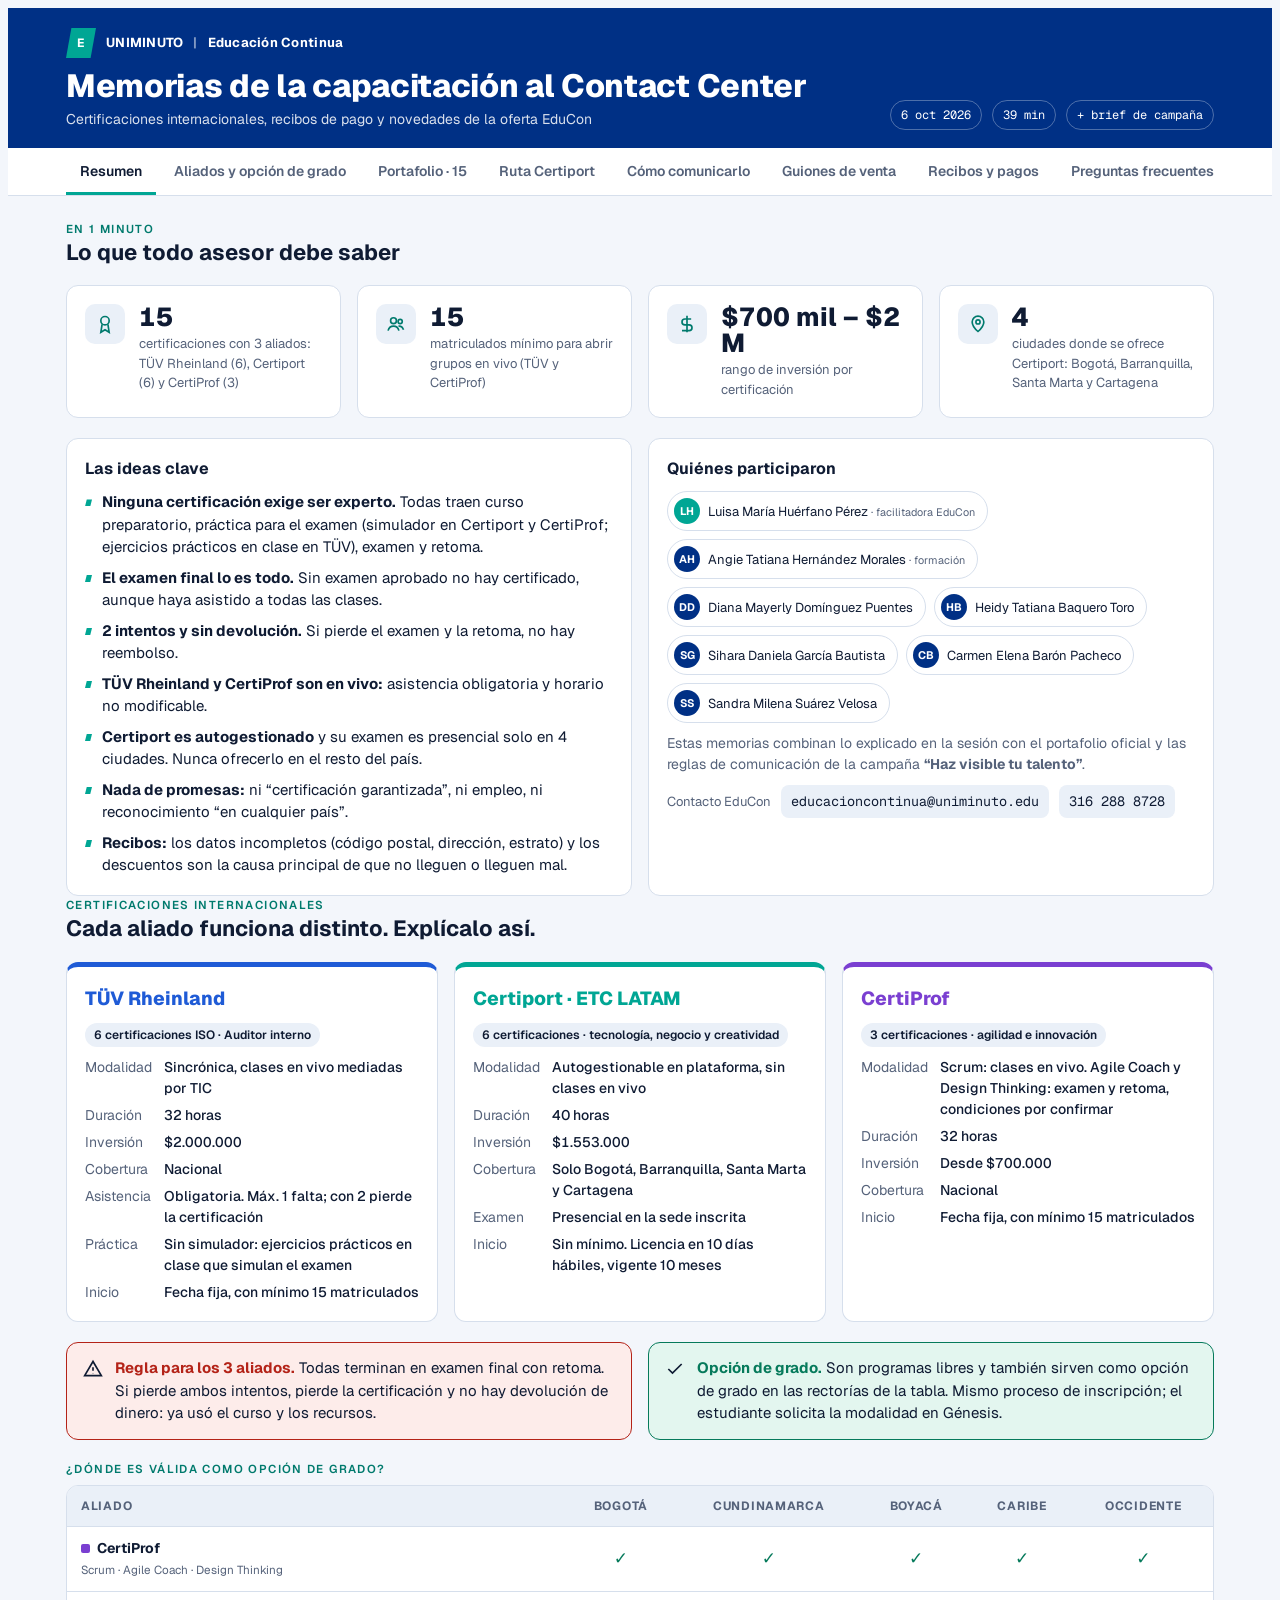
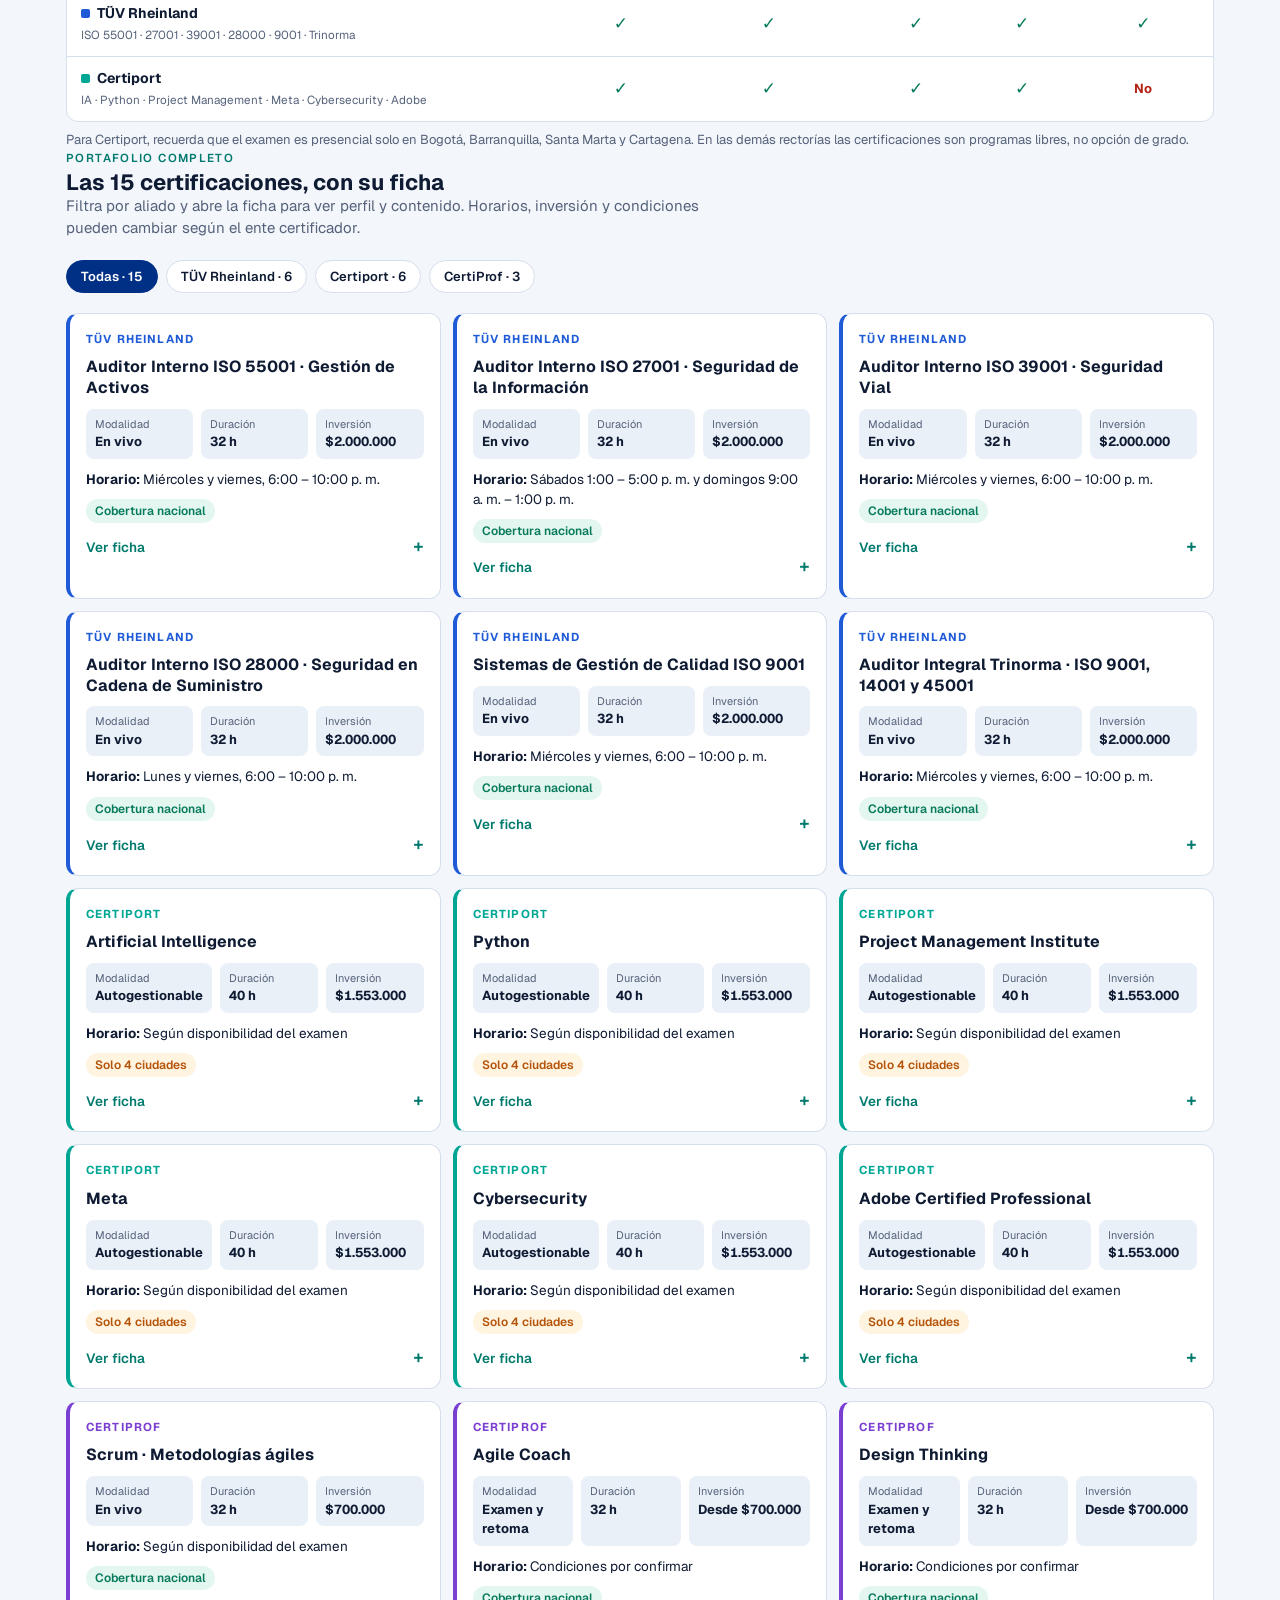
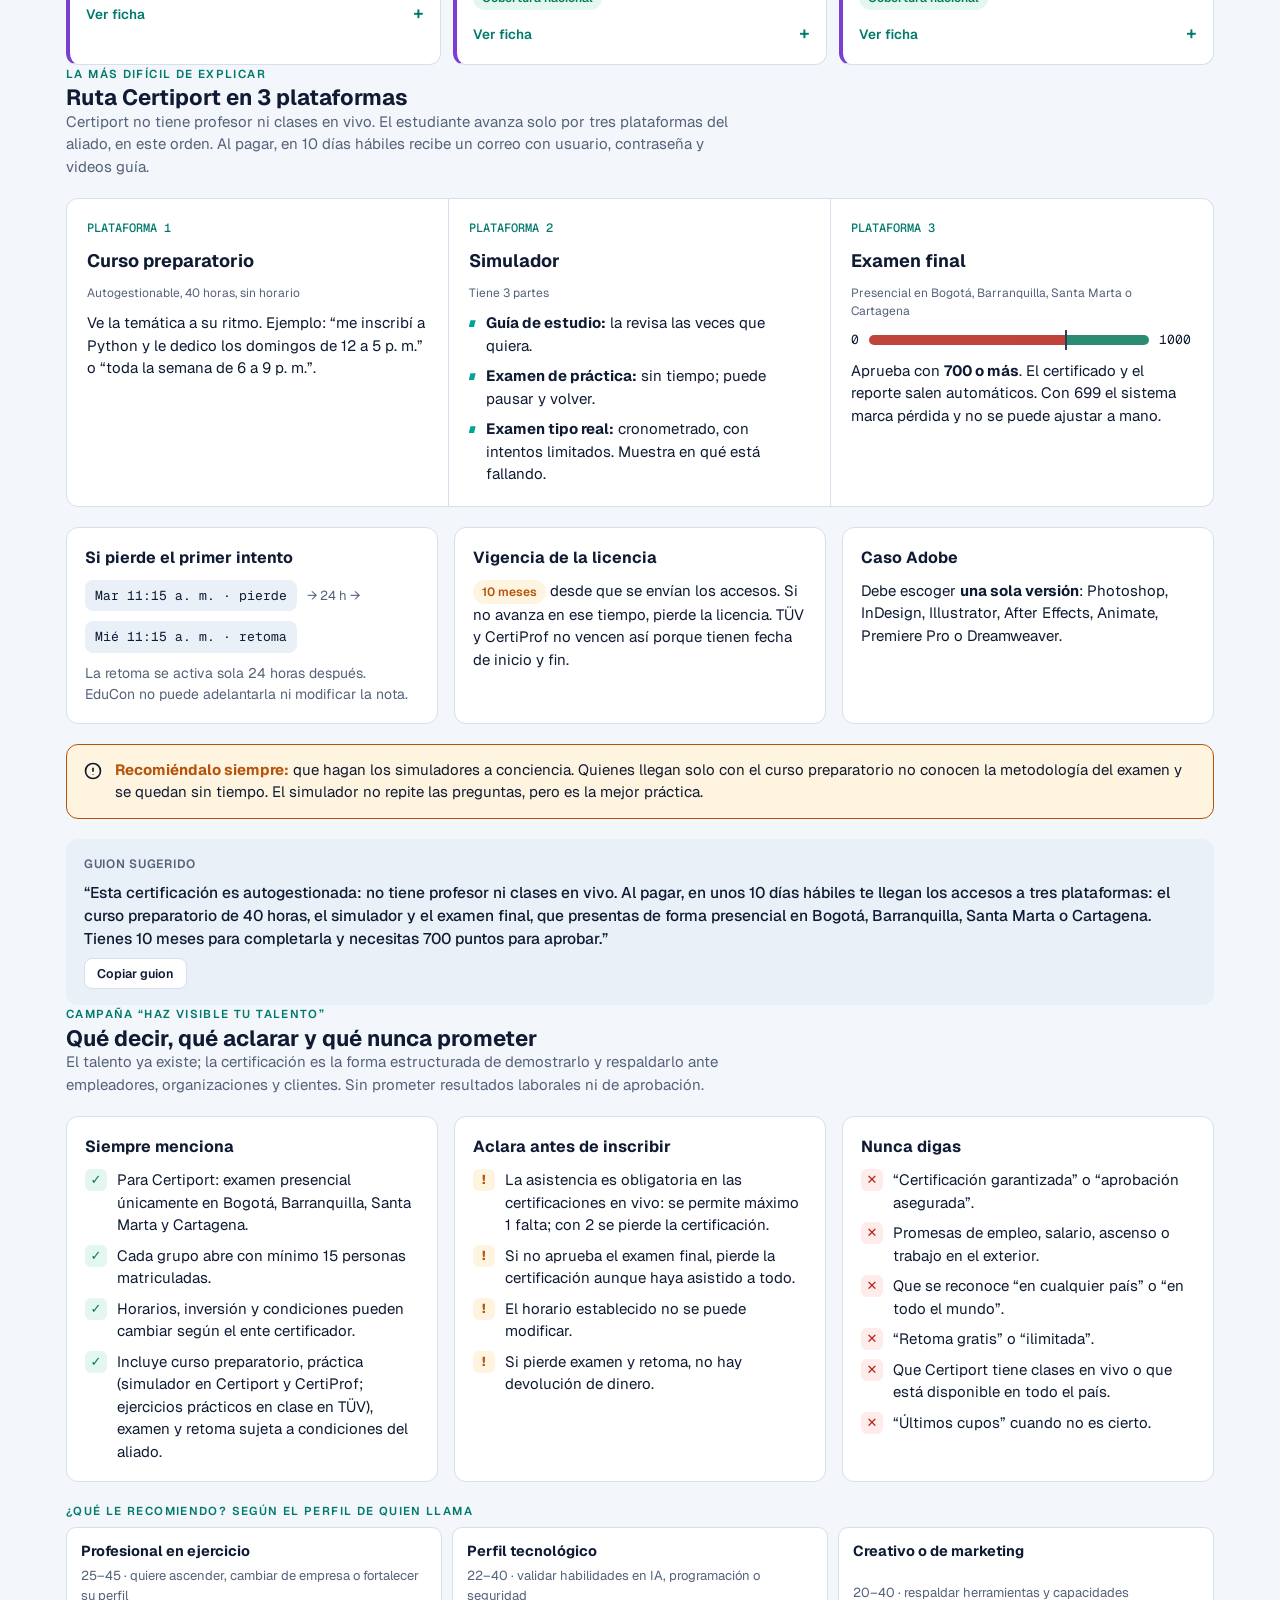
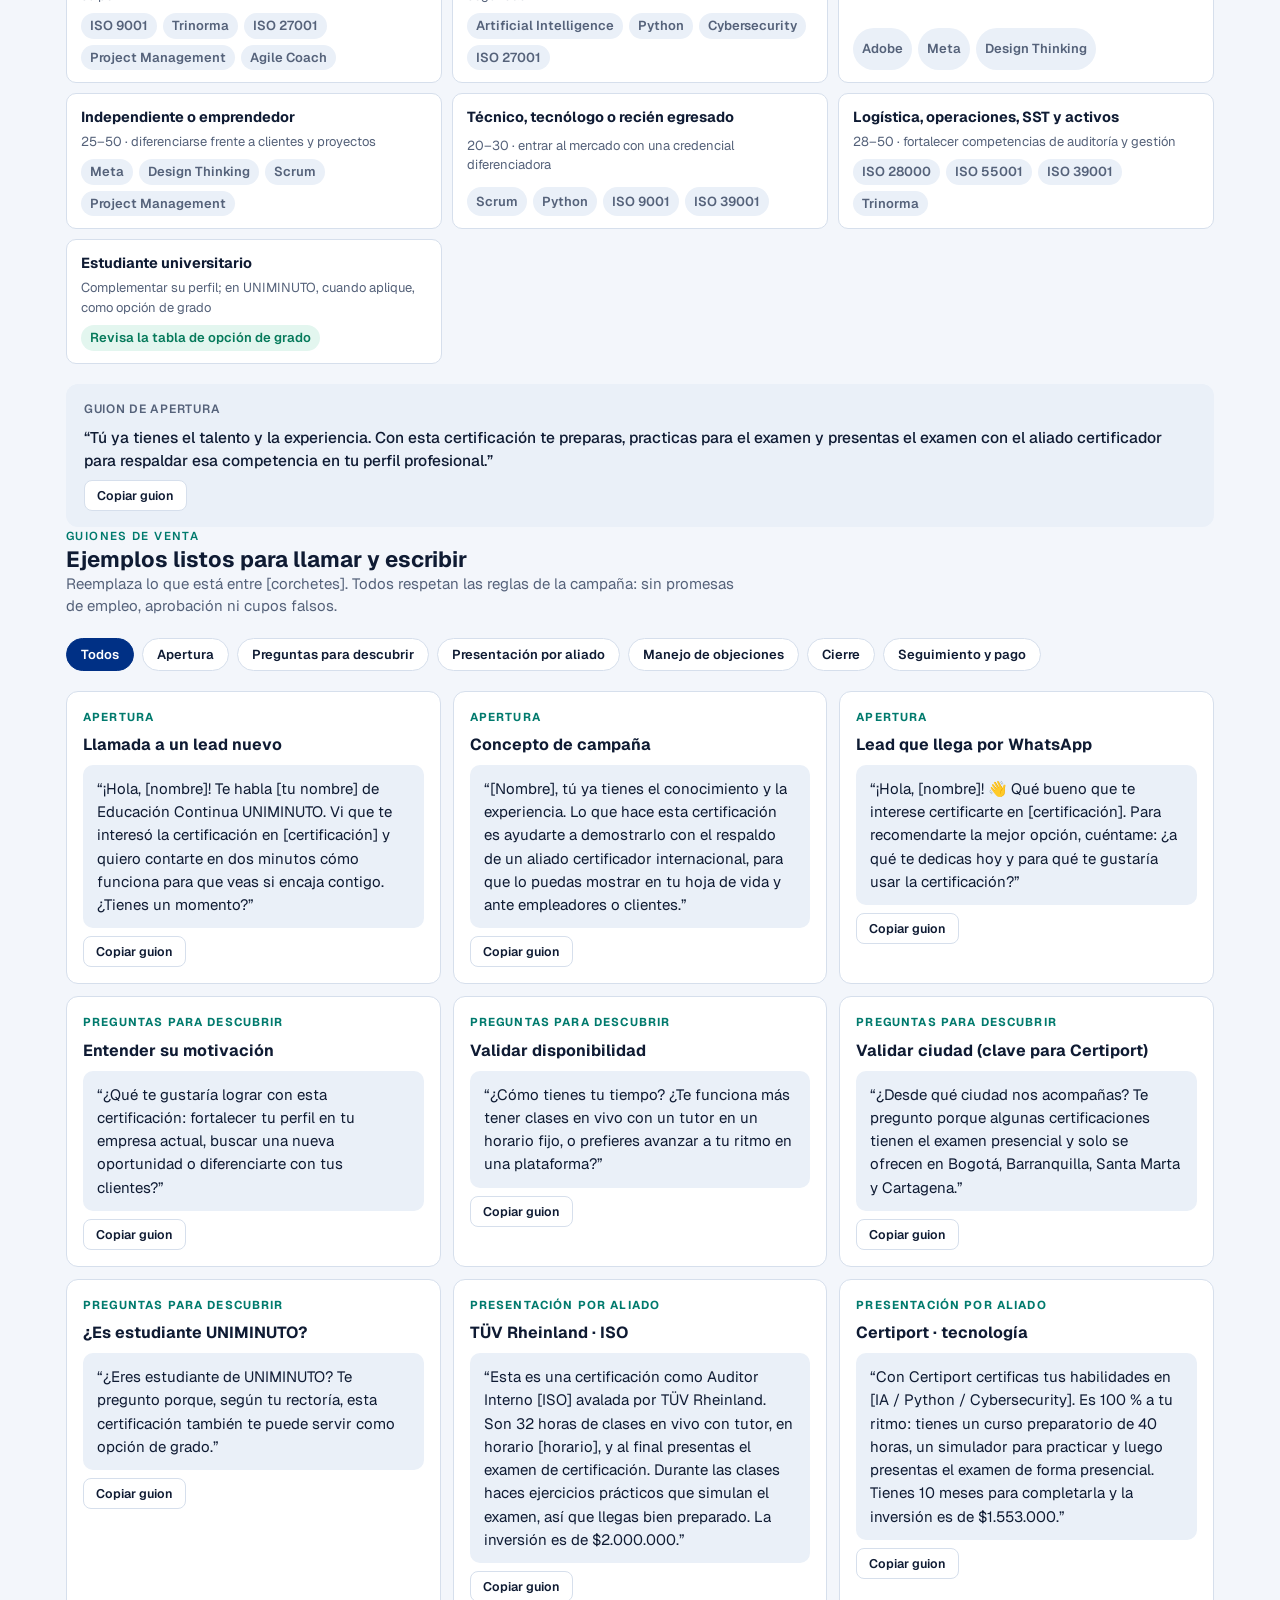
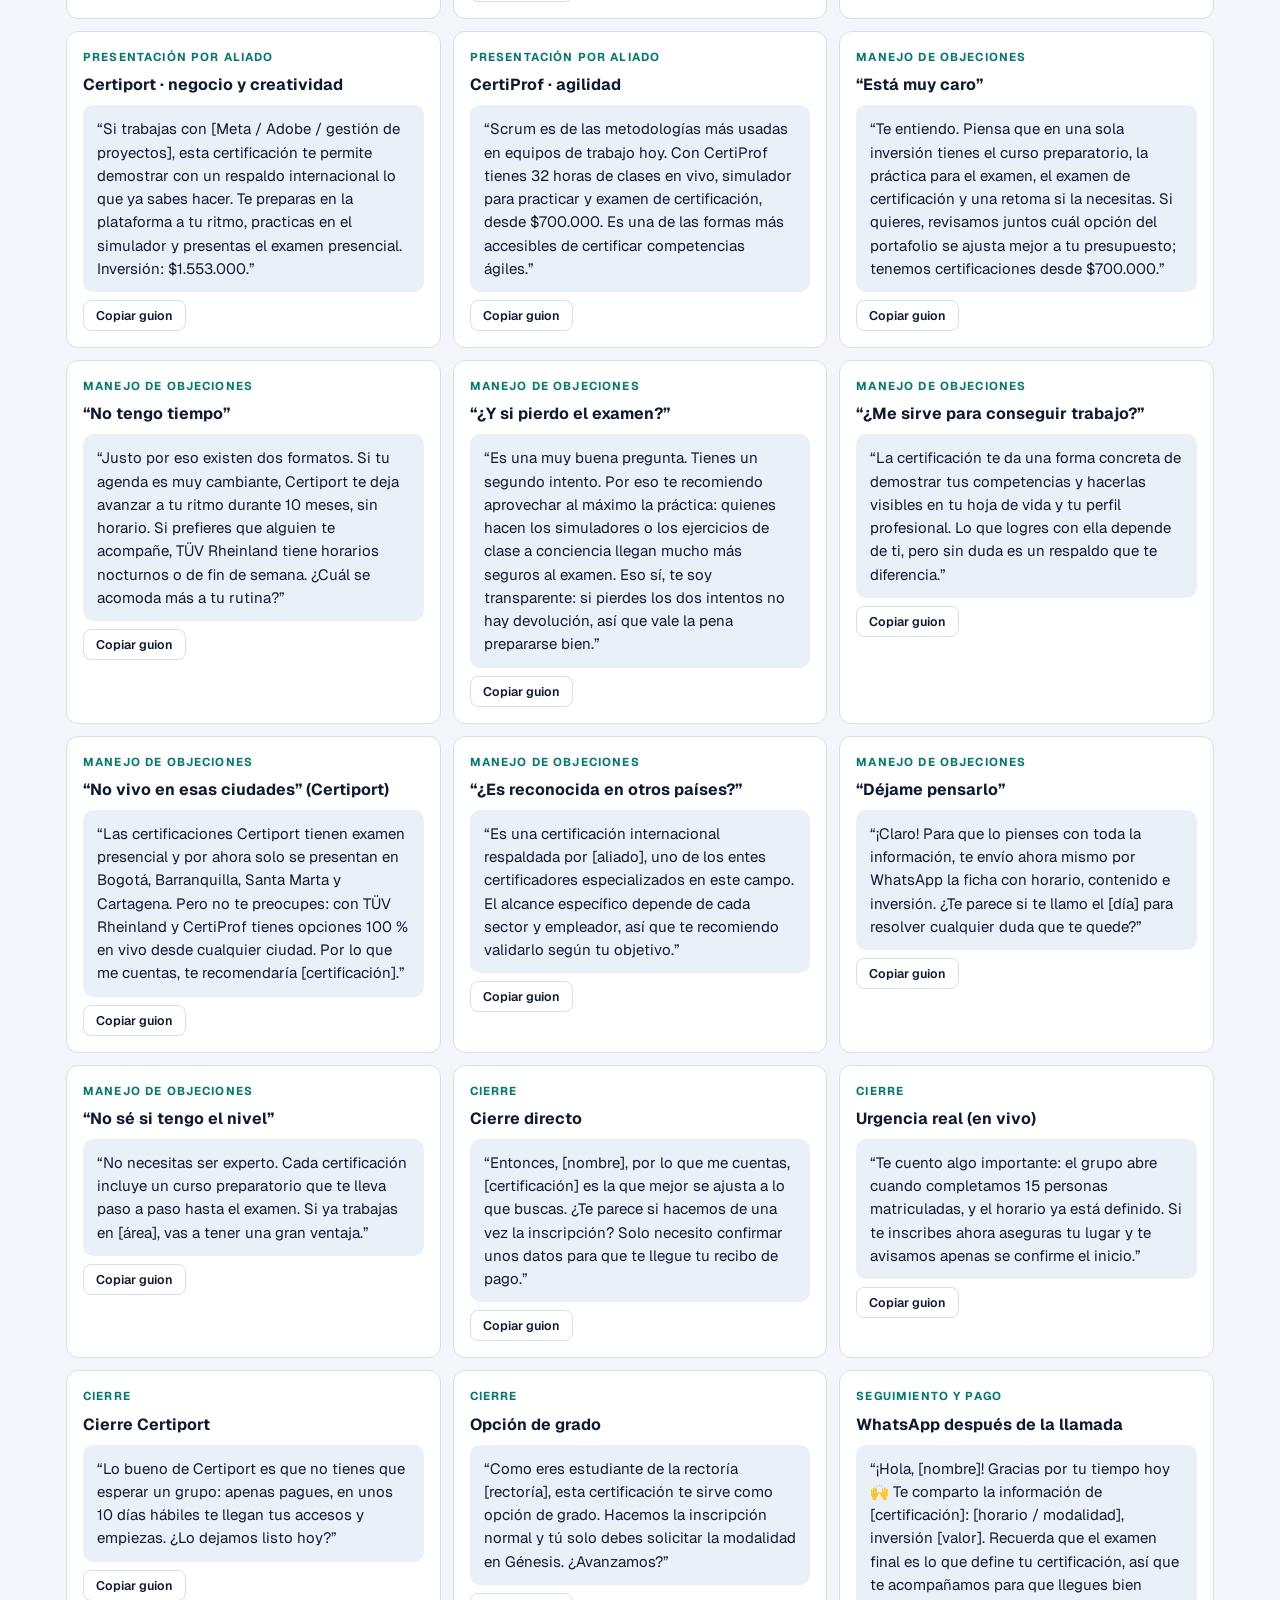
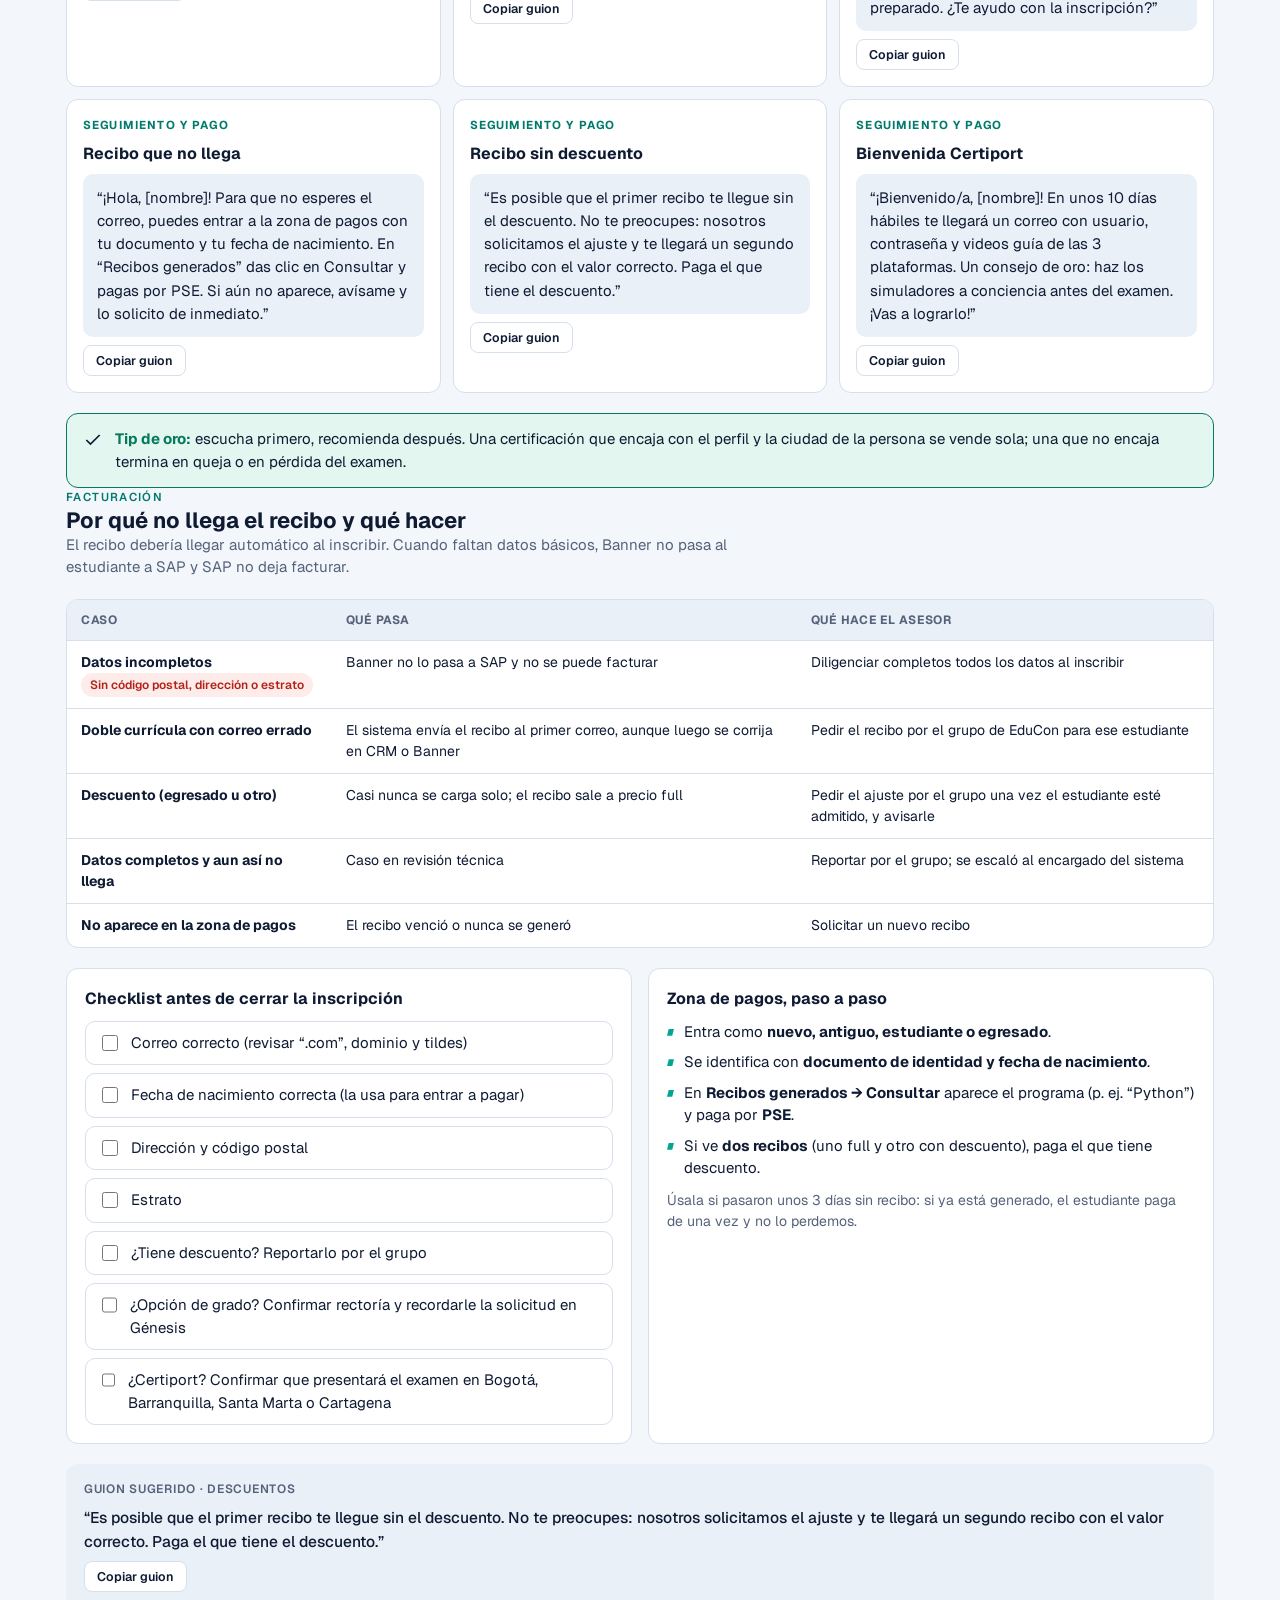
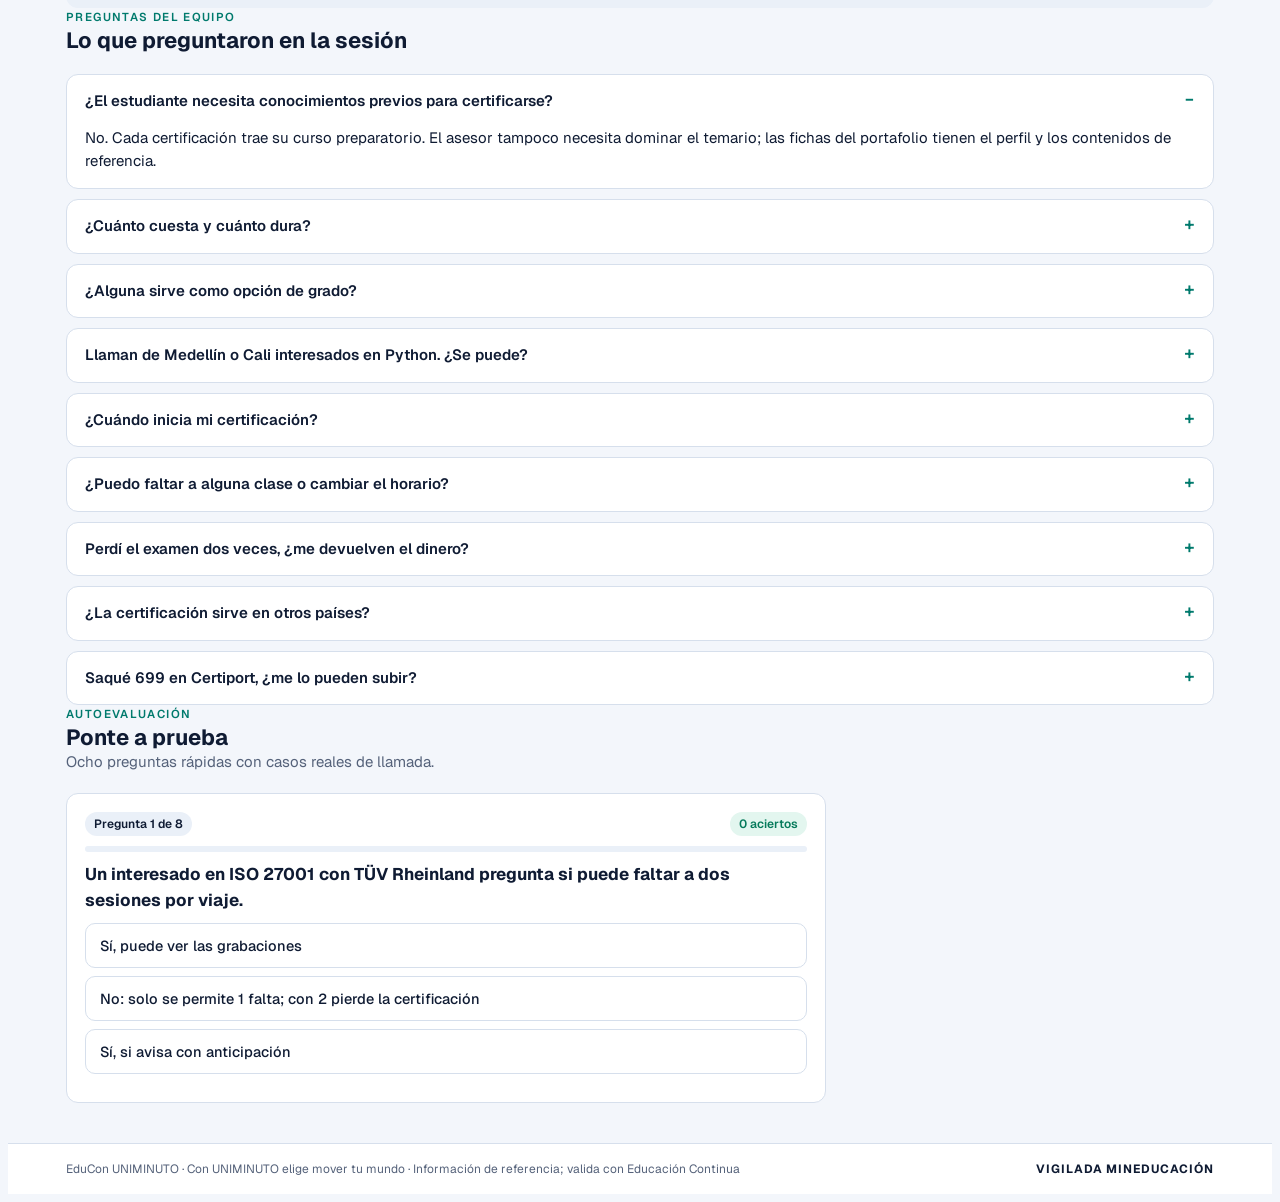
==== index.html @ 302a90e9 "Renombrar memorias a index.html para GitHub Pages Co-Authored-By: Claude Opus 5.5 <noreply@anthropic" ====
<!doctype html>
<html lang="es">
<head>
<meta charset="utf-8">
<meta name="viewport" content="width=device-width, initial-scale=1, viewport-fit=cover">
<title>Memorias Capacitación Contact Center</title>
<meta name="claude:viewport-fit-sides" content="cover">
<link rel="preconnect" href="https://fonts.googleapis.com">
<link rel="stylesheet" href="https://fonts.googleapis.com/css2?family=Geist:wght@400;500;600;700;800&family=Geist+Mono:wght@400;500&display=swap">
<style>
/* Layout: banda navy de encabezado + pestañas horizontales pegajosas; cada pestaña es una "ficha de consulta" densa para el asesor */
:root{
  --navy:#003085; --teal:#00A694; --teal-ink:#007a6d;
  --bg:#f3f6fb; --surface:#ffffff; --surface-2:#eaf0f8;
  --fg:#0f1b33; --muted:#55627a; --line:#d6dfec;
  --warn:#b45309; --warn-bg:#fff4e0; --bad:#b42318; --bad-bg:#fdecea; --ok:#067a5b; --ok-bg:#e3f6ef;
  --head-bg:#003085; --head-fg:#ffffff; --tab-active:#00A694;
  --tuv:#1f5bd6; --cport:#00A694; --cprof:#7a3fd1;
  --sans:"Geist",ui-sans-serif,system-ui,-apple-system,"Segoe UI",Roboto,sans-serif;
  --mono:"Geist Mono",ui-monospace,SFMono-Regular,Menlo,monospace;
}
@media (prefers-color-scheme: dark){:root:not([data-theme="light"]){
  --bg:#0a1222; --surface:#111c33; --surface-2:#172645; --fg:#e7edf8; --muted:#9aa8c2; --line:#24365a;
  --teal-ink:#3fd2bf; --warn:#f5b454; --warn-bg:#2e2410; --bad:#ff8a80; --bad-bg:#341617; --ok:#5fd6a8; --ok-bg:#0f2c24;
  --head-bg:#0b2257; --head-fg:#ffffff; --tuv:#6f9bff; --cport:#3fd2bf; --cprof:#b48cff; color-scheme:dark}}
:root[data-theme="dark"]{
  --bg:#0a1222; --surface:#111c33; --surface-2:#172645; --fg:#e7edf8; --muted:#9aa8c2; --line:#24365a;
  --teal-ink:#3fd2bf; --warn:#f5b454; --warn-bg:#2e2410; --bad:#ff8a80; --bad-bg:#341617; --ok:#5fd6a8; --ok-bg:#0f2c24;
  --head-bg:#0b2257; --head-fg:#ffffff; --tuv:#6f9bff; --cport:#3fd2bf; --cprof:#b48cff; color-scheme:dark}
*{box-sizing:border-box}
body{background:var(--bg);color:var(--fg);font-family:var(--sans);font-size:15px;line-height:1.5}
.wrap{max-width:1180px;margin:0 auto;padding-left:max(16px,env(safe-area-inset-left,0px));padding-right:max(16px,env(safe-area-inset-right,0px))}
header.top{background:var(--head-bg);color:var(--head-fg)}
header.top .wrap{padding-block:20px 18px;display:flex;flex-wrap:wrap;gap:16px 28px;align-items:flex-end;justify-content:space-between}
.logo{display:flex;align-items:center;gap:10px;font-weight:700;letter-spacing:.02em;font-size:13px}
.logo .mk{display:inline-grid;place-items:center;width:30px;height:30px;background:var(--teal);clip-path:polygon(18% 0,100% 0,82% 100%,0 100%);font-size:12px;color:#fff}
.logo .sep{opacity:.5}
h1{margin:10px 0 4px;font-size:clamp(22px,3.2vw,32px);line-height:1.15;font-weight:800;text-wrap:balance;letter-spacing:-.01em}
.sub{opacity:.85;font-size:14px}
.meta{display:flex;gap:10px;flex-wrap:wrap}
.chip{font-family:var(--mono);font-size:12px;padding:5px 10px;border:1px solid rgba(255,255,255,.3);border-radius:999px;white-space:nowrap}
nav.tabs{position:sticky;top:env(safe-area-inset-top,0px);z-index:5;background:var(--surface);border-bottom:1px solid var(--line)}
nav.tabs .wrap{display:flex;gap:4px;overflow-x:auto;scrollbar-width:thin}
nav.tabs button{font:600 14px var(--sans);color:var(--muted);background:none;border:0;padding:14px 14px 12px;border-bottom:3px solid transparent;cursor:pointer;white-space:nowrap}
nav.tabs button:hover{color:var(--fg)}
nav.tabs button[aria-selected="true"]{color:var(--fg);border-bottom-color:var(--tab-active)}
nav.tabs button:focus-visible{outline:2px solid var(--teal);outline-offset:-2px}
main .wrap{padding-block:24px 40px}
section.panel{display:grid;gap:20px}
.eyebrow{font-size:11.5px;font-weight:600;letter-spacing:.12em;text-transform:uppercase;color:var(--teal-ink)}
h2{margin:2px 0 0;font-size:22px;line-height:1.2;text-wrap:balance}
h3{margin:0;font-size:16px}
p{margin:0}
.lead{color:var(--muted);max-width:68ch}
.grid{display:grid;gap:16px}
.g2{grid-template-columns:repeat(auto-fit,minmax(min(100%,340px),1fr))}
.g3{grid-template-columns:repeat(auto-fit,minmax(min(100%,300px),1fr))}
.g4{grid-template-columns:repeat(auto-fit,minmax(min(100%,220px),1fr))}
.box{background:var(--surface);border:1px solid var(--line);border-radius:12px;padding:18px;min-width:0;display:grid;gap:10px;align-content:start}
.kpi{display:flex;gap:14px;align-items:flex-start}
.kpi .ic{flex:none;width:40px;height:40px;border-radius:10px;display:grid;place-items:center;background:var(--surface-2);color:var(--teal-ink)}
.kpi .n{font-size:26px;font-weight:800;line-height:1;font-variant-numeric:tabular-nums}
.kpi .l{color:var(--muted);font-size:13px;margin-top:4px}
ul.clean{margin:0;padding:0;list-style:none;display:grid;gap:8px}
ul.clean li{display:flex;gap:10px;align-items:flex-start}
ul.clean li::before{content:"";flex:none;width:7px;height:7px;margin-top:8px;background:var(--teal);clip-path:polygon(25% 0,100% 0,75% 100%,0 100%)}
.tag{display:inline-flex;align-items:center;gap:6px;font-size:12px;font-weight:600;padding:3px 9px;border-radius:999px;background:var(--surface-2);color:var(--fg);white-space:nowrap}
.tag.ok{background:var(--ok-bg);color:var(--ok)} .tag.warn{background:var(--warn-bg);color:var(--warn)} .tag.bad{background:var(--bad-bg);color:var(--bad)}
.ally{border-top:5px solid var(--c)}
.ally .name{font-size:19px;font-weight:800;color:var(--c)}
.ally dl{margin:0;display:grid;grid-template-columns:auto 1fr;gap:6px 12px;font-size:14px}
.ally dt{color:var(--muted)} .ally dd{margin:0;font-weight:500}
.tbl{overflow-x:auto;border:1px solid var(--line);border-radius:12px;background:var(--surface)}
table{border-collapse:collapse;width:100%;min-width:640px;font-size:14px}
th,td{text-align:left;padding:11px 14px;border-bottom:1px solid var(--line);vertical-align:top}
th{font-size:12px;letter-spacing:.06em;text-transform:uppercase;color:var(--muted);background:var(--surface-2)}
tr:last-child td{border-bottom:0}
table.og td.y,table.og td.n{text-align:center;font-weight:700;vertical-align:middle}
table.og td.y{color:var(--ok);font-size:17px}
table.og td.n{color:var(--bad);font-size:13px}
table.og th:not(:first-child){text-align:center}
td .dot{display:inline-block;width:9px;height:9px;border-radius:2px;background:var(--c);margin-right:7px}
.alert{border-radius:12px;padding:14px 16px;display:flex;gap:12px;align-items:flex-start;border:1px solid}
.alert.bad{background:var(--bad-bg);border-color:var(--bad);color:var(--fg)} .alert.bad b{color:var(--bad)}
.alert.warn{background:var(--warn-bg);border-color:var(--warn)} .alert.warn b{color:var(--warn)}
.alert.ok{background:var(--ok-bg);border-color:var(--ok)} .alert.ok b{color:var(--ok)}
.alert svg{flex:none;margin-top:2px}
/* ruta certiport */
.route{display:grid;grid-template-columns:repeat(auto-fit,minmax(min(100%,250px),1fr));gap:0;counter-reset:st}
.stage{position:relative;padding:20px 22px 20px 20px;background:var(--surface);border:1px solid var(--line);display:grid;gap:10px;align-content:start;min-width:0}
.stage:first-child{border-radius:12px 0 0 12px}.stage:last-child{border-radius:0 12px 12px 0}
.stage+.stage{border-left:0}
.stage .num{font-family:var(--mono);font-size:12px;color:var(--teal-ink);font-weight:500}
.stage h3{font-size:18px}
.stage .plat{font-size:12px;color:var(--muted)}
@media (max-width:820px){.stage,.stage:first-child,.stage:last-child{border-radius:12px}.stage+.stage{border-left:1px solid var(--line);margin-top:10px}}
.score{display:flex;align-items:center;gap:10px;font-family:var(--mono);font-size:13px}
.bar{position:relative;height:10px;flex:1;border-radius:999px;background:linear-gradient(90deg,var(--bad) 0 70%,var(--ok) 70% 100%);opacity:.85}
.bar i{position:absolute;left:70%;top:-5px;width:2px;height:20px;background:var(--fg)}
.timeline{display:flex;align-items:center;gap:10px;flex-wrap:wrap;font-size:13px}
.timeline .pt{padding:6px 10px;border-radius:8px;background:var(--surface-2);font-family:var(--mono)}
.timeline .ar{color:var(--muted)}
/* script */
.script{background:var(--surface-2);border-radius:12px;padding:16px 18px;display:grid;gap:8px}
.script q{display:block;font-size:15.5px;font-weight:500;quotes:"“" "”"}
.script .who{font-size:12px;color:var(--muted);font-weight:600;letter-spacing:.06em;text-transform:uppercase}
.copy{justify-self:start;font:600 12.5px var(--sans);padding:6px 12px;border-radius:8px;border:1px solid var(--line);background:var(--surface);color:var(--fg);cursor:pointer}
.copy:hover{border-color:var(--teal)}
/* checklist */
.check{display:grid;gap:8px}
.check label{display:flex;gap:10px;align-items:flex-start;padding:10px 12px;border:1px solid var(--line);border-radius:10px;background:var(--surface);cursor:pointer}
.check input{margin-top:3px;accent-color:var(--teal);width:16px;height:16px}
.check input:checked+span{text-decoration:line-through;color:var(--muted)}
/* faq */
details{background:var(--surface);border:1px solid var(--line);border-radius:12px;padding:0 18px}
details summary{cursor:pointer;padding:15px 0;font-weight:600;list-style:none;display:flex;justify-content:space-between;gap:12px}
details summary::after{content:"+";font-family:var(--mono);color:var(--teal-ink);font-size:18px;line-height:1}
details[open] summary::after{content:"–"}
details .ans{padding:0 0 16px;color:var(--fg);display:grid;gap:8px}
/* compromisos */
.task{display:grid;grid-template-columns:auto 1fr auto;gap:14px;align-items:start;padding:14px 16px;background:var(--surface);border:1px solid var(--line);border-radius:12px}
.avatar{width:36px;height:36px;border-radius:50%;display:grid;place-items:center;font-weight:700;font-size:13px;background:var(--navy);color:#fff}
.task .who{font-size:12.5px;color:var(--muted)}
@media (max-width:560px){.task{grid-template-columns:auto 1fr}.task .tag{grid-column:2;justify-self:start}}
/* people */
.people{display:flex;flex-wrap:wrap;gap:8px}
.person{display:flex;align-items:center;gap:8px;padding:6px 12px 6px 6px;border:1px solid var(--line);border-radius:999px;background:var(--surface);font-size:13px}
.person .avatar{width:26px;height:26px;font-size:11px}
.person small{color:var(--muted)}
/* quiz */
.q{display:grid;gap:10px}
.opts{display:grid;gap:8px}
.opts button{text-align:left;font:500 14.5px var(--sans);padding:12px 14px;border-radius:10px;border:1px solid var(--line);background:var(--surface);color:var(--fg);cursor:pointer}
.opts button:hover:not(:disabled){border-color:var(--teal)}
.opts button.right{background:var(--ok-bg);border-color:var(--ok)}
.opts button.wrong{background:var(--bad-bg);border-color:var(--bad)}
.opts button:disabled{cursor:default}
.fb{font-size:14px;color:var(--muted)}
.qhead{display:flex;justify-content:space-between;align-items:center;gap:12px;flex-wrap:wrap}
.progress{height:6px;border-radius:999px;background:var(--surface-2);overflow:hidden}
.progress i{display:block;height:100%;background:var(--teal);transition:width .3s}
.btn{font:600 14px var(--sans);padding:10px 16px;border-radius:10px;border:0;background:var(--navy);color:#fff;cursor:pointer}
.btn:focus-visible,.opts button:focus-visible,.copy:focus-visible{outline:2px solid var(--teal);outline-offset:2px}
footer{border-top:1px solid var(--line);background:var(--surface)}
footer .wrap{padding-block:16px;display:flex;justify-content:space-between;gap:12px;flex-wrap:wrap;font-size:12px;color:var(--muted)}
footer b{color:var(--fg);letter-spacing:.08em}
@media (prefers-reduced-motion:reduce){*{transition:none!important}}

/* portafolio */
.filters{display:flex;gap:8px;flex-wrap:wrap}
.filters button{font:600 13px var(--sans);padding:7px 14px;border-radius:999px;border:1px solid var(--line);background:var(--surface);color:var(--fg);cursor:pointer}
.filters button[aria-pressed="true"]{background:var(--navy);border-color:var(--navy);color:#fff}
.cards{display:grid;gap:12px;grid-template-columns:repeat(auto-fill,minmax(min(100%,330px),1fr))}
.cert{background:var(--surface);border:1px solid var(--line);border-left:4px solid var(--c);border-radius:12px;padding:16px;display:grid;gap:10px;align-content:start;min-width:0}
.cert .al{font-size:11.5px;font-weight:700;letter-spacing:.1em;text-transform:uppercase;color:var(--c)}
.cert h3{font-size:16px;line-height:1.3}
.cert .facts{display:grid;grid-template-columns:repeat(3,1fr);gap:8px;font-size:13px}
.cert .facts div{background:var(--surface-2);border-radius:8px;padding:7px 9px}
.cert .facts small{display:block;color:var(--muted);font-size:11px}
.cert .facts b{font-variant-numeric:tabular-nums}
.cert .hr{font-size:13.5px}
.cert details{border:0;padding:0;background:none}
.cert details summary{padding:4px 0;font-size:13.5px;color:var(--teal-ink)}
.cert details .ans{padding:4px 0 2px;font-size:14px}
.cert details h4{margin:4px 0 0;font-size:12px;letter-spacing:.08em;text-transform:uppercase;color:var(--muted)}
.cert details ul{margin:0;padding-left:18px;display:grid;gap:3px}
.price{font-variant-numeric:tabular-nums;white-space:nowrap}
/* do / dont */
.dd{display:grid;gap:8px}
.dd li{display:flex;gap:10px;align-items:flex-start;list-style:none}
.dd{margin:0;padding:0}
.dd .mk{flex:none;width:22px;height:22px;border-radius:6px;display:grid;place-items:center;font-weight:800;font-size:13px}
.dd.yes .mk{background:var(--ok-bg);color:var(--ok)}
.dd.no .mk{background:var(--bad-bg);color:var(--bad)}
.dd.warn .mk{background:var(--warn-bg);color:var(--warn)}
.prof{display:grid;gap:4px;padding:12px 14px;border:1px solid var(--line);border-radius:10px;background:var(--surface)}
.prof b{font-size:14.5px}
.prof span{color:var(--muted);font-size:13px}
.prof .tags{display:flex;flex-wrap:wrap;gap:6px;margin-top:4px}
.contact{display:flex;gap:10px;flex-wrap:wrap;align-items:center}
.contact code{font-family:var(--mono);font-size:13.5px;padding:6px 10px;border-radius:8px;background:var(--surface-2);user-select:all}
.gcards{display:grid;gap:12px;grid-template-columns:repeat(auto-fill,minmax(min(100%,340px),1fr))}
.gcard{background:var(--surface);border:1px solid var(--line);border-radius:12px;padding:16px;display:grid;gap:8px;align-content:start;min-width:0}
.gcard .who{font-size:11.5px;font-weight:700;letter-spacing:.1em;text-transform:uppercase;color:var(--teal-ink)}
.gcard q{display:block;font-size:15px;line-height:1.55;quotes:"“" "”";padding:12px 14px;border-radius:10px;background:var(--surface-2)}
#gfilters button,#filters button{}
</style>
</head>
<body>


<header class="top">
  <div class="wrap">
    <div>
      <div class="logo"><span class="mk">E</span>UNIMINUTO <span class="sep">|</span> Educación Continua</div>
      <h1>Memorias de la capacitación al Contact Center</h1>
      <p class="sub">Certificaciones internacionales, recibos de pago y novedades de la oferta EduCon</p>
    </div>
    <div class="meta">
      <span class="chip">6 oct 2026</span>
      <span class="chip">39 min</span>
      <span class="chip">+ brief de campaña</span>
    </div>
  </div>
</header>

<nav class="tabs" aria-label="Secciones">
  <div class="wrap" role="tablist">
    <button role="tab" aria-selected="true" data-t="resumen">Resumen</button>
    <button role="tab" aria-selected="false" data-t="aliados">Aliados y opción de grado</button>
    <button role="tab" aria-selected="false" data-t="portafolio">Portafolio · 15</button>
    <button role="tab" aria-selected="false" data-t="certiport">Ruta Certiport</button>
    <button role="tab" aria-selected="false" data-t="comunicar">Cómo comunicarlo</button>
    <button role="tab" aria-selected="false" data-t="guiones">Guiones de venta</button>
    <button role="tab" aria-selected="false" data-t="recibos">Recibos y pagos</button>
    <button role="tab" aria-selected="false" data-t="faq">Preguntas frecuentes</button>
    <button role="tab" aria-selected="false" data-t="quiz">Ponte a prueba</button>
  </div>
</nav>

<main>
<div class="wrap">

<!-- RESUMEN -->
<section class="panel" id="resumen">
  <div>
    <div class="eyebrow">En 1 minuto</div>
    <h2>Lo que todo asesor debe saber</h2>
  </div>
  <div class="grid g4">
    <div class="box kpi"><div class="ic"><svg width="20" height="20" viewBox="0 0 24 24" fill="none" stroke="currentColor" stroke-width="2"><circle cx="12" cy="8" r="5"/><path d="M8.5 12.5 7 22l5-3 5 3-1.5-9.5"/></svg></div><div><div class="n">15</div><div class="l">certificaciones con 3 aliados: TÜV Rheinland (6), Certiport (6) y CertiProf (3)</div></div></div>
    <div class="box kpi"><div class="ic"><svg width="20" height="20" viewBox="0 0 24 24" fill="none" stroke="currentColor" stroke-width="2"><circle cx="9" cy="8" r="3.5"/><circle cx="17" cy="9" r="2.5"/><path d="M2.5 20c.8-3.5 3.4-5.5 6.5-5.5s5.7 2 6.5 5.5M15 14.6c2.6-.3 5 1.2 6 4.4"/></svg></div><div><div class="n">15</div><div class="l">matriculados mínimo para abrir grupos en vivo (TÜV y CertiProf)</div></div></div>
    <div class="box kpi"><div class="ic"><svg width="20" height="20" viewBox="0 0 24 24" fill="none" stroke="currentColor" stroke-width="2"><path d="M12 2v20M17 6H9.5a3.5 3.5 0 0 0 0 7h5a3.5 3.5 0 0 1 0 7H6"/></svg></div><div><div class="n">$700 mil – $2 M</div><div class="l">rango de inversión por certificación</div></div></div>
    <div class="box kpi"><div class="ic"><svg width="20" height="20" viewBox="0 0 24 24" fill="none" stroke="currentColor" stroke-width="2"><path d="M12 21s-7-6.2-7-11.5a7 7 0 0 1 14 0C19 14.8 12 21 12 21z"/><circle cx="12" cy="9.5" r="2.5"/></svg></div><div><div class="n">4</div><div class="l">ciudades donde se ofrece Certiport: Bogotá, Barranquilla, Santa Marta y Cartagena</div></div></div>
  </div>

  <div class="grid g2">
    <div class="box">
      <h3>Las ideas clave</h3>
      <ul class="clean">
        <li><span><b>Ninguna certificación exige ser experto.</b> Todas traen curso preparatorio, práctica para el examen (simulador en Certiport y CertiProf; ejercicios prácticos en clase en TÜV), examen y retoma.</span></li>
        <li><span><b>El examen final lo es todo.</b> Sin examen aprobado no hay certificado, aunque haya asistido a todas las clases.</span></li>
        <li><span><b>2 intentos y sin devolución.</b> Si pierde el examen y la retoma, no hay reembolso.</span></li>
        <li><span><b>TÜV Rheinland y CertiProf son en vivo:</b> asistencia obligatoria y horario no modificable.</span></li>
        <li><span><b>Certiport es autogestionado</b> y su examen es presencial solo en 4 ciudades. Nunca ofrecerlo en el resto del país.</span></li>
        <li><span><b>Nada de promesas:</b> ni “certificación garantizada”, ni empleo, ni reconocimiento “en cualquier país”.</span></li>
        <li><span><b>Recibos:</b> los datos incompletos (código postal, dirección, estrato) y los descuentos son la causa principal de que no lleguen o lleguen mal.</span></li>
      </ul>
    </div>
    <div class="box">
      <h3>Quiénes participaron</h3>
      <div class="people">
        <div class="person"><span class="avatar" style="background:var(--teal)">LH</span><span>Luisa María Huérfano Pérez <small>· facilitadora EduCon</small></span></div>
        <div class="person"><span class="avatar">AH</span><span>Angie Tatiana Hernández Morales <small>· formación</small></span></div>
        <div class="person"><span class="avatar">DD</span><span>Diana Mayerly Domínguez Puentes</span></div>
        <div class="person"><span class="avatar">HB</span><span>Heidy Tatiana Baquero Toro</span></div>
        <div class="person"><span class="avatar">SG</span><span>Sihara Daniela García Bautista</span></div>
        <div class="person"><span class="avatar">CB</span><span>Carmen Elena Barón Pacheco</span></div>
        <div class="person"><span class="avatar">SS</span><span>Sandra Milena Suárez Velosa</span></div>
      </div>
      <p class="lead" style="font-size:14px">Estas memorias combinan lo explicado en la sesión con el portafolio oficial y las reglas de comunicación de la campaña <b>“Haz visible tu talento”</b>.</p>
      <div class="contact"><span style="font-size:13px;color:var(--muted)">Contacto EduCon</span><code>educacioncontinua@uniminuto.edu</code><code>316 288 8728</code></div>
    </div>
  </div>
</section>

<!-- ALIADOS -->
<section class="panel" id="aliados" hidden>
  <div>
    <div class="eyebrow">Certificaciones internacionales</div>
    <h2>Cada aliado funciona distinto. Explícalo así.</h2>
  </div>
  <div class="grid g3">
    <div class="box ally" style="--c:var(--tuv)">
      <div class="name">TÜV Rheinland</div>
      <div><span class="tag">6 certificaciones ISO · Auditor interno</span></div>
      <dl>
        <dt>Modalidad</dt><dd>Sincrónica, clases en vivo mediadas por TIC</dd>
        <dt>Duración</dt><dd>32 horas</dd>
        <dt>Inversión</dt><dd class="price">$2.000.000</dd>
        <dt>Cobertura</dt><dd>Nacional</dd>
        <dt>Asistencia</dt><dd>Obligatoria. Máx. 1 falta; con 2 pierde la certificación</dd>
        <dt>Práctica</dt><dd>Sin simulador: ejercicios prácticos en clase que simulan el examen</dd>
        <dt>Inicio</dt><dd>Fecha fija, con mínimo 15 matriculados</dd>
      </dl>
    </div>
    <div class="box ally" style="--c:var(--cport)">
      <div class="name">Certiport · ETC LATAM</div>
      <div><span class="tag">6 certificaciones · tecnología, negocio y creatividad</span></div>
      <dl>
        <dt>Modalidad</dt><dd>Autogestionable en plataforma, sin clases en vivo</dd>
        <dt>Duración</dt><dd>40 horas</dd>
        <dt>Inversión</dt><dd class="price">$1.553.000</dd>
        <dt>Cobertura</dt><dd>Solo Bogotá, Barranquilla, Santa Marta y Cartagena</dd>
        <dt>Examen</dt><dd>Presencial en la sede inscrita</dd>
        <dt>Inicio</dt><dd>Sin mínimo. Licencia en 10 días hábiles, vigente 10 meses</dd>
      </dl>
    </div>
    <div class="box ally" style="--c:var(--cprof)">
      <div class="name">CertiProf</div>
      <div><span class="tag">3 certificaciones · agilidad e innovación</span></div>
      <dl>
        <dt>Modalidad</dt><dd>Scrum: clases en vivo. Agile Coach y Design Thinking: examen y retoma, condiciones por confirmar</dd>
        <dt>Duración</dt><dd>32 horas</dd>
        <dt>Inversión</dt><dd class="price">Desde $700.000</dd>
        <dt>Cobertura</dt><dd>Nacional</dd>
        <dt>Inicio</dt><dd>Fecha fija, con mínimo 15 matriculados</dd>
      </dl>
    </div>
  </div>

  <div class="grid g2">
    <div class="alert bad"><svg width="20" height="20" viewBox="0 0 24 24" fill="none" stroke="currentColor" stroke-width="2"><path d="M12 3 2 20h20L12 3zM12 10v4M12 17v.5"/></svg><div><b>Regla para los 3 aliados.</b> Todas terminan en examen final con retoma. Si pierde ambos intentos, pierde la certificación y no hay devolución de dinero: ya usó el curso y los recursos.</div></div>
    <div class="alert ok"><svg width="20" height="20" viewBox="0 0 24 24" fill="none" stroke="currentColor" stroke-width="2"><path d="M4 12l5 5L20 6"/></svg><div><b>Opción de grado.</b> Son programas libres y también sirven como opción de grado en las rectorías de la tabla. Mismo proceso de inscripción; el estudiante solicita la modalidad en Génesis.</div></div>
  </div>

  <div>
    <div class="eyebrow" style="margin-bottom:8px">¿Dónde es válida como opción de grado?</div>
    <div class="tbl">
      <table class="og">
        <thead><tr><th>Aliado</th><th>Bogotá</th><th>Cundinamarca</th><th>Boyacá</th><th>Caribe</th><th>Occidente</th></tr></thead>
        <tbody>
          <tr><td><span class="dot" style="--c:var(--cprof)"></span><b>CertiProf</b><br><small style="color:var(--muted)">Scrum · Agile Coach · Design Thinking</small></td><td class="y">✓</td><td class="y">✓</td><td class="y">✓</td><td class="y">✓</td><td class="y">✓</td></tr>
          <tr><td><span class="dot" style="--c:var(--tuv)"></span><b>TÜV Rheinland</b><br><small style="color:var(--muted)">ISO 55001 · 27001 · 39001 · 28000 · 9001 · Trinorma</small></td><td class="y">✓</td><td class="y">✓</td><td class="y">✓</td><td class="y">✓</td><td class="y">✓</td></tr>
          <tr><td><span class="dot" style="--c:var(--cport)"></span><b>Certiport</b><br><small style="color:var(--muted)">IA · Python · Project Management · Meta · Cybersecurity · Adobe</small></td><td class="y">✓</td><td class="y">✓</td><td class="y">✓</td><td class="y">✓</td><td class="n">No</td></tr>
        </tbody>
      </table>
    </div>
    <p style="color:var(--muted);font-size:13px;margin-top:8px">Para Certiport, recuerda que el examen es presencial solo en Bogotá, Barranquilla, Santa Marta y Cartagena. En las demás rectorías las certificaciones son programas libres, no opción de grado.</p>
  </div>
</section>

<!-- PORTAFOLIO -->
<section class="panel" id="portafolio" hidden>
  <div>
    <div class="eyebrow">Portafolio completo</div>
    <h2>Las 15 certificaciones, con su ficha</h2>
    <p class="lead">Filtra por aliado y abre la ficha para ver perfil y contenido. Horarios, inversión y condiciones pueden cambiar según el ente certificador.</p>
  </div>
  <div class="filters" id="filters">
    <button aria-pressed="true" data-f="all">Todas · 15</button>
    <button aria-pressed="false" data-f="tuv">TÜV Rheinland · 6</button>
    <button aria-pressed="false" data-f="cport">Certiport · 6</button>
    <button aria-pressed="false" data-f="cprof">CertiProf · 3</button>
  </div>
  <div class="cards" id="cards"></div>
</section>

<!-- CERTIPORT -->
<section class="panel" id="certiport" hidden>
  <div>
    <div class="eyebrow">La más difícil de explicar</div>
    <h2>Ruta Certiport en 3 plataformas</h2>
    <p class="lead">Certiport no tiene profesor ni clases en vivo. El estudiante avanza solo por tres plataformas del aliado, en este orden. Al pagar, en 10 días hábiles recibe un correo con usuario, contraseña y videos guía.</p>
  </div>
  <div class="route">
    <div class="stage">
      <div class="num">PLATAFORMA 1</div>
      <h3>Curso preparatorio</h3>
      <div class="plat">Autogestionable, 40 horas, sin horario</div>
      <p>Ve la temática a su ritmo. Ejemplo: “me inscribí a Python y le dedico los domingos de 12 a 5 p. m.” o “toda la semana de 6 a 9 p. m.”.</p>
    </div>
    <div class="stage">
      <div class="num">PLATAFORMA 2</div>
      <h3>Simulador</h3>
      <div class="plat">Tiene 3 partes</div>
      <ul class="clean">
        <li><span><b>Guía de estudio:</b> la revisa las veces que quiera.</span></li>
        <li><span><b>Examen de práctica:</b> sin tiempo; puede pausar y volver.</span></li>
        <li><span><b>Examen tipo real:</b> cronometrado, con intentos limitados. Muestra en qué está fallando.</span></li>
      </ul>
    </div>
    <div class="stage">
      <div class="num">PLATAFORMA 3</div>
      <h3>Examen final</h3>
      <div class="plat">Presencial en Bogotá, Barranquilla, Santa Marta o Cartagena</div>
      <div class="score"><span>0</span><span class="bar"><i></i></span><span>1000</span></div>
      <p>Aprueba con <b>700 o más</b>. El certificado y el reporte salen automáticos. Con 699 el sistema marca pérdida y no se puede ajustar a mano.</p>
    </div>
  </div>

  <div class="grid g3">
    <div class="box">
      <h3>Si pierde el primer intento</h3>
      <div class="timeline"><span class="pt">Mar 11:15 a. m. · pierde</span><span class="ar">→ 24 h →</span><span class="pt">Mié 11:15 a. m. · retoma</span></div>
      <p style="color:var(--muted);font-size:14px">La retoma se activa sola 24 horas después. EduCon no puede adelantarla ni modificar la nota.</p>
    </div>
    <div class="box">
      <h3>Vigencia de la licencia</h3>
      <p><span class="tag warn">10 meses</span> desde que se envían los accesos. Si no avanza en ese tiempo, pierde la licencia. TÜV y CertiProf no vencen así porque tienen fecha de inicio y fin.</p>
    </div>
    <div class="box">
      <h3>Caso Adobe</h3>
      <p>Debe escoger <b>una sola versión</b>: Photoshop, InDesign, Illustrator, After Effects, Animate, Premiere Pro o Dreamweaver.</p>
    </div>
  </div>

  <div class="alert warn"><svg width="20" height="20" viewBox="0 0 24 24" fill="none" stroke="currentColor" stroke-width="2"><circle cx="12" cy="12" r="9"/><path d="M12 8v5M12 16v.5"/></svg><div><b>Recomiéndalo siempre:</b> que hagan los simuladores a conciencia. Quienes llegan solo con el curso preparatorio no conocen la metodología del examen y se quedan sin tiempo. El simulador no repite las preguntas, pero es la mejor práctica.</div></div>

  <div class="script">
    <div class="who">Guion sugerido</div>
    <q id="s1">Esta certificación es autogestionada: no tiene profesor ni clases en vivo. Al pagar, en unos 10 días hábiles te llegan los accesos a tres plataformas: el curso preparatorio de 40 horas, el simulador y el examen final, que presentas de forma presencial en Bogotá, Barranquilla, Santa Marta o Cartagena. Tienes 10 meses para completarla y necesitas 700 puntos para aprobar.</q>
    <button class="copy" data-copy="s1">Copiar guion</button>
  </div>
</section>

<!-- COMUNICAR -->
<section class="panel" id="comunicar" hidden>
  <div>
    <div class="eyebrow">Campaña “Haz visible tu talento”</div>
    <h2>Qué decir, qué aclarar y qué nunca prometer</h2>
    <p class="lead">El talento ya existe; la certificación es la forma estructurada de demostrarlo y respaldarlo ante empleadores, organizaciones y clientes. Sin prometer resultados laborales ni de aprobación.</p>
  </div>
  <div class="grid g3">
    <div class="box">
      <h3>Siempre menciona</h3>
      <ul class="dd yes">
        <li><span class="mk">✓</span><span>Para Certiport: examen presencial únicamente en Bogotá, Barranquilla, Santa Marta y Cartagena.</span></li>
        <li><span class="mk">✓</span><span>Cada grupo abre con mínimo 15 personas matriculadas.</span></li>
        <li><span class="mk">✓</span><span>Horarios, inversión y condiciones pueden cambiar según el ente certificador.</span></li>
        <li><span class="mk">✓</span><span>Incluye curso preparatorio, práctica (simulador en Certiport y CertiProf; ejercicios prácticos en clase en TÜV), examen y retoma sujeta a condiciones del aliado.</span></li>
      </ul>
    </div>
    <div class="box">
      <h3>Aclara antes de inscribir</h3>
      <ul class="dd warn">
        <li><span class="mk">!</span><span>La asistencia es obligatoria en las certificaciones en vivo: se permite máximo 1 falta; con 2 se pierde la certificación.</span></li>
        <li><span class="mk">!</span><span>Si no aprueba el examen final, pierde la certificación aunque haya asistido a todo.</span></li>
        <li><span class="mk">!</span><span>El horario establecido no se puede modificar.</span></li>
        <li><span class="mk">!</span><span>Si pierde examen y retoma, no hay devolución de dinero.</span></li>
      </ul>
    </div>
    <div class="box">
      <h3>Nunca digas</h3>
      <ul class="dd no">
        <li><span class="mk">✕</span><span>“Certificación garantizada” o “aprobación asegurada”.</span></li>
        <li><span class="mk">✕</span><span>Promesas de empleo, salario, ascenso o trabajo en el exterior.</span></li>
        <li><span class="mk">✕</span><span>Que se reconoce “en cualquier país” o “en todo el mundo”.</span></li>
        <li><span class="mk">✕</span><span>“Retoma gratis” o “ilimitada”.</span></li>
        <li><span class="mk">✕</span><span>Que Certiport tiene clases en vivo o que está disponible en todo el país.</span></li>
        <li><span class="mk">✕</span><span>“Últimos cupos” cuando no es cierto.</span></li>
      </ul>
    </div>
  </div>

  <div>
    <div class="eyebrow" style="margin-bottom:8px">¿Qué le recomiendo? Según el perfil de quien llama</div>
    <div class="grid g3" style="gap:10px">
      <div class="prof"><b>Profesional en ejercicio</b><span>25–45 · quiere ascender, cambiar de empresa o fortalecer su perfil</span><div class="tags"><span class="tag">ISO 9001</span><span class="tag">Trinorma</span><span class="tag">ISO 27001</span><span class="tag">Project Management</span><span class="tag">Agile Coach</span></div></div>
      <div class="prof"><b>Perfil tecnológico</b><span>22–40 · validar habilidades en IA, programación o seguridad</span><div class="tags"><span class="tag">Artificial Intelligence</span><span class="tag">Python</span><span class="tag">Cybersecurity</span><span class="tag">ISO 27001</span></div></div>
      <div class="prof"><b>Creativo o de marketing</b><span>20–40 · respaldar herramientas y capacidades</span><div class="tags"><span class="tag">Adobe</span><span class="tag">Meta</span><span class="tag">Design Thinking</span></div></div>
      <div class="prof"><b>Independiente o emprendedor</b><span>25–50 · diferenciarse frente a clientes y proyectos</span><div class="tags"><span class="tag">Meta</span><span class="tag">Design Thinking</span><span class="tag">Scrum</span><span class="tag">Project Management</span></div></div>
      <div class="prof"><b>Técnico, tecnólogo o recién egresado</b><span>20–30 · entrar al mercado con una credencial diferenciadora</span><div class="tags"><span class="tag">Scrum</span><span class="tag">Python</span><span class="tag">ISO 9001</span><span class="tag">ISO 39001</span></div></div>
      <div class="prof"><b>Logística, operaciones, SST y activos</b><span>28–50 · fortalecer competencias de auditoría y gestión</span><div class="tags"><span class="tag">ISO 28000</span><span class="tag">ISO 55001</span><span class="tag">ISO 39001</span><span class="tag">Trinorma</span></div></div>
      <div class="prof"><b>Estudiante universitario</b><span>Complementar su perfil; en UNIMINUTO, cuando aplique, como opción de grado</span><div class="tags"><span class="tag ok">Revisa la tabla de opción de grado</span></div></div>
    </div>
  </div>

  <div class="script">
    <div class="who">Guion de apertura</div>
    <q id="s3">Tú ya tienes el talento y la experiencia. Con esta certificación te preparas, practicas para el examen y presentas el examen con el aliado certificador para respaldar esa competencia en tu perfil profesional.</q>
    <button class="copy" data-copy="s3">Copiar guion</button>
  </div>
</section>

<!-- GUIONES -->
<section class="panel" id="guiones" hidden>
  <div>
    <div class="eyebrow">Guiones de venta</div>
    <h2>Ejemplos listos para llamar y escribir</h2>
    <p class="lead">Reemplaza lo que está entre [corchetes]. Todos respetan las reglas de la campaña: sin promesas de empleo, aprobación ni cupos falsos.</p>
  </div>
  <div class="filters" id="gfilters"><button aria-pressed="true" data-g="all">Todos</button><button aria-pressed="false" data-g="apertura">Apertura</button><button aria-pressed="false" data-g="descubrir">Preguntas para descubrir</button><button aria-pressed="false" data-g="pitch">Presentación por aliado</button><button aria-pressed="false" data-g="objeciones">Manejo de objeciones</button><button aria-pressed="false" data-g="cierre">Cierre</button><button aria-pressed="false" data-g="seguimiento">Seguimiento y pago</button></div>
  <div class="gcards" id="gcards">
    <div class="gcard" data-g="apertura"><div class="who">Apertura</div><h3>Llamada a un lead nuevo</h3><q id="g1">¡Hola, [nombre]! Te habla [tu nombre] de Educación Continua UNIMINUTO. Vi que te interesó la certificación en [certificación] y quiero contarte en dos minutos cómo funciona para que veas si encaja contigo. ¿Tienes un momento?</q><button class="copy" data-copy="g1">Copiar guion</button></div>
    <div class="gcard" data-g="apertura"><div class="who">Apertura</div><h3>Concepto de campaña</h3><q id="g2">[Nombre], tú ya tienes el conocimiento y la experiencia. Lo que hace esta certificación es ayudarte a demostrarlo con el respaldo de un aliado certificador internacional, para que lo puedas mostrar en tu hoja de vida y ante empleadores o clientes.</q><button class="copy" data-copy="g2">Copiar guion</button></div>
    <div class="gcard" data-g="apertura"><div class="who">Apertura</div><h3>Lead que llega por WhatsApp</h3><q id="g3">¡Hola, [nombre]! 👋 Qué bueno que te interese certificarte en [certificación]. Para recomendarte la mejor opción, cuéntame: ¿a qué te dedicas hoy y para qué te gustaría usar la certificación?</q><button class="copy" data-copy="g3">Copiar guion</button></div>
    <div class="gcard" data-g="descubrir"><div class="who">Preguntas para descubrir</div><h3>Entender su motivación</h3><q id="g4">¿Qué te gustaría lograr con esta certificación: fortalecer tu perfil en tu empresa actual, buscar una nueva oportunidad o diferenciarte con tus clientes?</q><button class="copy" data-copy="g4">Copiar guion</button></div>
    <div class="gcard" data-g="descubrir"><div class="who">Preguntas para descubrir</div><h3>Validar disponibilidad</h3><q id="g5">¿Cómo tienes tu tiempo? ¿Te funciona más tener clases en vivo con un tutor en un horario fijo, o prefieres avanzar a tu ritmo en una plataforma?</q><button class="copy" data-copy="g5">Copiar guion</button></div>
    <div class="gcard" data-g="descubrir"><div class="who">Preguntas para descubrir</div><h3>Validar ciudad (clave para Certiport)</h3><q id="g6">¿Desde qué ciudad nos acompañas? Te pregunto porque algunas certificaciones tienen el examen presencial y solo se ofrecen en Bogotá, Barranquilla, Santa Marta y Cartagena.</q><button class="copy" data-copy="g6">Copiar guion</button></div>
    <div class="gcard" data-g="descubrir"><div class="who">Preguntas para descubrir</div><h3>¿Es estudiante UNIMINUTO?</h3><q id="g7">¿Eres estudiante de UNIMINUTO? Te pregunto porque, según tu rectoría, esta certificación también te puede servir como opción de grado.</q><button class="copy" data-copy="g7">Copiar guion</button></div>
    <div class="gcard" data-g="pitch"><div class="who">Presentación por aliado</div><h3>TÜV Rheinland · ISO</h3><q id="g8">Esta es una certificación como Auditor Interno [ISO] avalada por TÜV Rheinland. Son 32 horas de clases en vivo con tutor, en horario [horario], y al final presentas el examen de certificación. Durante las clases haces ejercicios prácticos que simulan el examen, así que llegas bien preparado. La inversión es de $2.000.000.</q><button class="copy" data-copy="g8">Copiar guion</button></div>
    <div class="gcard" data-g="pitch"><div class="who">Presentación por aliado</div><h3>Certiport · tecnología</h3><q id="g9">Con Certiport certificas tus habilidades en [IA / Python / Cybersecurity]. Es 100 % a tu ritmo: tienes un curso preparatorio de 40 horas, un simulador para practicar y luego presentas el examen de forma presencial. Tienes 10 meses para completarla y la inversión es de $1.553.000.</q><button class="copy" data-copy="g9">Copiar guion</button></div>
    <div class="gcard" data-g="pitch"><div class="who">Presentación por aliado</div><h3>Certiport · negocio y creatividad</h3><q id="g10">Si trabajas con [Meta / Adobe / gestión de proyectos], esta certificación te permite demostrar con un respaldo internacional lo que ya sabes hacer. Te preparas en la plataforma a tu ritmo, practicas en el simulador y presentas el examen presencial. Inversión: $1.553.000.</q><button class="copy" data-copy="g10">Copiar guion</button></div>
    <div class="gcard" data-g="pitch"><div class="who">Presentación por aliado</div><h3>CertiProf · agilidad</h3><q id="g11">Scrum es de las metodologías más usadas en equipos de trabajo hoy. Con CertiProf tienes 32 horas de clases en vivo, simulador para practicar y examen de certificación, desde $700.000. Es una de las formas más accesibles de certificar competencias ágiles.</q><button class="copy" data-copy="g11">Copiar guion</button></div>
    <div class="gcard" data-g="objeciones"><div class="who">Manejo de objeciones</div><h3>“Está muy caro”</h3><q id="g12">Te entiendo. Piensa que en una sola inversión tienes el curso preparatorio, la práctica para el examen, el examen de certificación y una retoma si la necesitas. Si quieres, revisamos juntos cuál opción del portafolio se ajusta mejor a tu presupuesto; tenemos certificaciones desde $700.000.</q><button class="copy" data-copy="g12">Copiar guion</button></div>
    <div class="gcard" data-g="objeciones"><div class="who">Manejo de objeciones</div><h3>“No tengo tiempo”</h3><q id="g13">Justo por eso existen dos formatos. Si tu agenda es muy cambiante, Certiport te deja avanzar a tu ritmo durante 10 meses, sin horario. Si prefieres que alguien te acompañe, TÜV Rheinland tiene horarios nocturnos o de fin de semana. ¿Cuál se acomoda más a tu rutina?</q><button class="copy" data-copy="g13">Copiar guion</button></div>
    <div class="gcard" data-g="objeciones"><div class="who">Manejo de objeciones</div><h3>“¿Y si pierdo el examen?”</h3><q id="g14">Es una muy buena pregunta. Tienes un segundo intento. Por eso te recomiendo aprovechar al máximo la práctica: quienes hacen los simuladores o los ejercicios de clase a conciencia llegan mucho más seguros al examen. Eso sí, te soy transparente: si pierdes los dos intentos no hay devolución, así que vale la pena prepararse bien.</q><button class="copy" data-copy="g14">Copiar guion</button></div>
    <div class="gcard" data-g="objeciones"><div class="who">Manejo de objeciones</div><h3>“¿Me sirve para conseguir trabajo?”</h3><q id="g15">La certificación te da una forma concreta de demostrar tus competencias y hacerlas visibles en tu hoja de vida y tu perfil profesional. Lo que logres con ella depende de ti, pero sin duda es un respaldo que te diferencia.</q><button class="copy" data-copy="g15">Copiar guion</button></div>
    <div class="gcard" data-g="objeciones"><div class="who">Manejo de objeciones</div><h3>“No vivo en esas ciudades” (Certiport)</h3><q id="g16">Las certificaciones Certiport tienen examen presencial y por ahora solo se presentan en Bogotá, Barranquilla, Santa Marta y Cartagena. Pero no te preocupes: con TÜV Rheinland y CertiProf tienes opciones 100 % en vivo desde cualquier ciudad. Por lo que me cuentas, te recomendaría [certificación].</q><button class="copy" data-copy="g16">Copiar guion</button></div>
    <div class="gcard" data-g="objeciones"><div class="who">Manejo de objeciones</div><h3>“¿Es reconocida en otros países?”</h3><q id="g17">Es una certificación internacional respaldada por [aliado], uno de los entes certificadores especializados en este campo. El alcance específico depende de cada sector y empleador, así que te recomiendo validarlo según tu objetivo.</q><button class="copy" data-copy="g17">Copiar guion</button></div>
    <div class="gcard" data-g="objeciones"><div class="who">Manejo de objeciones</div><h3>“Déjame pensarlo”</h3><q id="g18">¡Claro! Para que lo pienses con toda la información, te envío ahora mismo por WhatsApp la ficha con horario, contenido e inversión. ¿Te parece si te llamo el [día] para resolver cualquier duda que te quede?</q><button class="copy" data-copy="g18">Copiar guion</button></div>
    <div class="gcard" data-g="objeciones"><div class="who">Manejo de objeciones</div><h3>“No sé si tengo el nivel”</h3><q id="g19">No necesitas ser experto. Cada certificación incluye un curso preparatorio que te lleva paso a paso hasta el examen. Si ya trabajas en [área], vas a tener una gran ventaja.</q><button class="copy" data-copy="g19">Copiar guion</button></div>
    <div class="gcard" data-g="cierre"><div class="who">Cierre</div><h3>Cierre directo</h3><q id="g20">Entonces, [nombre], por lo que me cuentas, [certificación] es la que mejor se ajusta a lo que buscas. ¿Te parece si hacemos de una vez la inscripción? Solo necesito confirmar unos datos para que te llegue tu recibo de pago.</q><button class="copy" data-copy="g20">Copiar guion</button></div>
    <div class="gcard" data-g="cierre"><div class="who">Cierre</div><h3>Urgencia real (en vivo)</h3><q id="g21">Te cuento algo importante: el grupo abre cuando completamos 15 personas matriculadas, y el horario ya está definido. Si te inscribes ahora aseguras tu lugar y te avisamos apenas se confirme el inicio.</q><button class="copy" data-copy="g21">Copiar guion</button></div>
    <div class="gcard" data-g="cierre"><div class="who">Cierre</div><h3>Cierre Certiport</h3><q id="g22">Lo bueno de Certiport es que no tienes que esperar un grupo: apenas pagues, en unos 10 días hábiles te llegan tus accesos y empiezas. ¿Lo dejamos listo hoy?</q><button class="copy" data-copy="g22">Copiar guion</button></div>
    <div class="gcard" data-g="cierre"><div class="who">Cierre</div><h3>Opción de grado</h3><q id="g23">Como eres estudiante de la rectoría [rectoría], esta certificación te sirve como opción de grado. Hacemos la inscripción normal y tú solo debes solicitar la modalidad en Génesis. ¿Avanzamos?</q><button class="copy" data-copy="g23">Copiar guion</button></div>
    <div class="gcard" data-g="seguimiento"><div class="who">Seguimiento y pago</div><h3>WhatsApp después de la llamada</h3><q id="g24">¡Hola, [nombre]! Gracias por tu tiempo hoy 🙌 Te comparto la información de [certificación]: [horario / modalidad], inversión [valor]. Recuerda que el examen final es lo que define tu certificación, así que te acompañamos para que llegues bien preparado. ¿Te ayudo con la inscripción?</q><button class="copy" data-copy="g24">Copiar guion</button></div>
    <div class="gcard" data-g="seguimiento"><div class="who">Seguimiento y pago</div><h3>Recibo que no llega</h3><q id="g25">¡Hola, [nombre]! Para que no esperes el correo, puedes entrar a la zona de pagos con tu documento y tu fecha de nacimiento. En “Recibos generados” das clic en Consultar y pagas por PSE. Si aún no aparece, avísame y lo solicito de inmediato.</q><button class="copy" data-copy="g25">Copiar guion</button></div>
    <div class="gcard" data-g="seguimiento"><div class="who">Seguimiento y pago</div><h3>Recibo sin descuento</h3><q id="g26">Es posible que el primer recibo te llegue sin el descuento. No te preocupes: nosotros solicitamos el ajuste y te llegará un segundo recibo con el valor correcto. Paga el que tiene el descuento.</q><button class="copy" data-copy="g26">Copiar guion</button></div>
    <div class="gcard" data-g="seguimiento"><div class="who">Seguimiento y pago</div><h3>Bienvenida Certiport</h3><q id="g27">¡Bienvenido/a, [nombre]! En unos 10 días hábiles te llegará un correo con usuario, contraseña y videos guía de las 3 plataformas. Un consejo de oro: haz los simuladores a conciencia antes del examen. ¡Vas a lograrlo!</q><button class="copy" data-copy="g27">Copiar guion</button></div>
  </div>
  <div class="alert ok"><svg width="20" height="20" viewBox="0 0 24 24" fill="none" stroke="currentColor" stroke-width="2"><path d="M4 12l5 5L20 6"/></svg><div><b>Tip de oro:</b> escucha primero, recomienda después. Una certificación que encaja con el perfil y la ciudad de la persona se vende sola; una que no encaja termina en queja o en pérdida del examen.</div></div>
</section>

<!-- RECIBOS -->
<section class="panel" id="recibos" hidden>
  <div>
    <div class="eyebrow">Facturación</div>
    <h2>Por qué no llega el recibo y qué hacer</h2>
    <p class="lead">El recibo debería llegar automático al inscribir. Cuando faltan datos básicos, Banner no pasa al estudiante a SAP y SAP no deja facturar.</p>
  </div>

  <div class="tbl">
    <table>
      <thead><tr><th>Caso</th><th>Qué pasa</th><th>Qué hace el asesor</th></tr></thead>
      <tbody>
        <tr><td><b>Datos incompletos</b><br><span class="tag bad">Sin código postal, dirección o estrato</span></td><td>Banner no lo pasa a SAP y no se puede facturar</td><td>Diligenciar completos todos los datos al inscribir</td></tr>
        <tr><td><b>Doble currícula con correo errado</b></td><td>El sistema envía el recibo al primer correo, aunque luego se corrija en CRM o Banner</td><td>Pedir el recibo por el grupo de EduCon para ese estudiante</td></tr>
        <tr><td><b>Descuento (egresado u otro)</b></td><td>Casi nunca se carga solo; el recibo sale a precio full</td><td>Pedir el ajuste por el grupo una vez el estudiante esté admitido, y avisarle</td></tr>
        <tr><td><b>Datos completos y aun así no llega</b></td><td>Caso en revisión técnica</td><td>Reportar por el grupo; se escaló al encargado del sistema</td></tr>
        <tr><td><b>No aparece en la zona de pagos</b></td><td>El recibo venció o nunca se generó</td><td>Solicitar un nuevo recibo</td></tr>
      </tbody>
    </table>
  </div>

  <div class="grid g2">
    <div class="box">
      <h3>Checklist antes de cerrar la inscripción</h3>
      <div class="check">
        <label><input type="checkbox" id="c1"><span>Correo correcto (revisar “.com”, dominio y tildes)</span></label>
        <label><input type="checkbox" id="c2"><span>Fecha de nacimiento correcta (la usa para entrar a pagar)</span></label>
        <label><input type="checkbox" id="c3"><span>Dirección y código postal</span></label>
        <label><input type="checkbox" id="c4"><span>Estrato</span></label>
        <label><input type="checkbox" id="c5"><span>¿Tiene descuento? Reportarlo por el grupo</span></label>
        <label><input type="checkbox" id="c6"><span>¿Opción de grado? Confirmar rectoría y recordarle la solicitud en Génesis</span></label>
        <label><input type="checkbox" id="c7"><span>¿Certiport? Confirmar que presentará el examen en Bogotá, Barranquilla, Santa Marta o Cartagena</span></label>
      </div>
    </div>
    <div class="box">
      <h3>Zona de pagos, paso a paso</h3>
      <ul class="clean">
        <li><span>Entra como <b>nuevo, antiguo, estudiante o egresado</b>.</span></li>
        <li><span>Se identifica con <b>documento de identidad y fecha de nacimiento</b>.</span></li>
        <li><span>En <b>Recibos generados → Consultar</b> aparece el programa (p. ej. “Python”) y paga por <b>PSE</b>.</span></li>
        <li><span>Si ve <b>dos recibos</b> (uno full y otro con descuento), paga el que tiene descuento.</span></li>
      </ul>
      <p style="color:var(--muted);font-size:14px">Úsala si pasaron unos 3 días sin recibo: si ya está generado, el estudiante paga de una vez y no lo perdemos.</p>
    </div>
  </div>

  <div class="script">
    <div class="who">Guion sugerido · descuentos</div>
    <q id="s2">Es posible que el primer recibo te llegue sin el descuento. No te preocupes: nosotros solicitamos el ajuste y te llegará un segundo recibo con el valor correcto. Paga el que tiene el descuento.</q>
    <button class="copy" data-copy="s2">Copiar guion</button>
  </div>
</section>

<!-- FAQ -->
<section class="panel" id="faq" hidden>
  <div>
    <div class="eyebrow">Preguntas del equipo</div>
    <h2>Lo que preguntaron en la sesión</h2>
  </div>
  <div class="grid" style="gap:10px">
    <details open><summary>¿El estudiante necesita conocimientos previos para certificarse?</summary><div class="ans"><p>No. Cada certificación trae su curso preparatorio. El asesor tampoco necesita dominar el temario; las fichas del portafolio tienen el perfil y los contenidos de referencia.</p></div></details>
    <details><summary>¿Cuánto cuesta y cuánto dura?</summary><div class="ans"><p><b>TÜV Rheinland:</b> $2.000.000 · 32 h en vivo. <b>Certiport:</b> $1.553.000 · 40 h autogestionables. <b>CertiProf:</b> desde $700.000 · 32 h.</p></div></details>
    <details><summary>¿Alguna sirve como opción de grado?</summary><div class="ans"><p><b>CertiProf y TÜV Rheinland:</b> Bogotá, Cundinamarca, Boyacá, Caribe y Occidente. <b>Certiport:</b> Bogotá, Cundinamarca, Boyacá y Caribe (no en Occidente).</p><p>La inscripción y el recibo son iguales; el estudiante solicita la modalidad de opción de grado en Génesis.</p></div></details>
    <details><summary>Llaman de Medellín o Cali interesados en Python. ¿Se puede?</summary><div class="ans"><p>No. Certiport solo se ofrece en Bogotá, Barranquilla, Santa Marta y Cartagena porque el examen es presencial allí. Ofrécele una opción de cobertura nacional de TÜV Rheinland o CertiProf según su perfil.</p></div></details>
    <details><summary>¿Cuándo inicia mi certificación?</summary><div class="ans"><p><b>TÜV Rheinland y CertiProf:</b> cuando se completen 15 matriculados. <b>Certiport:</b> no tiene fecha; a los 10 días hábiles de pagar llegan los accesos.</p></div></details>
    <details><summary>¿Puedo faltar a alguna clase o cambiar el horario?</summary><div class="ans"><p>Solo una. La asistencia es obligatoria y el ente certificador es muy estricto: con 2 faltas se pierde la certificación automáticamente. El horario establecido tampoco se puede modificar.</p></div></details>
    <details><summary>Perdí el examen dos veces, ¿me devuelven el dinero?</summary><div class="ans"><p>No. El estudiante ya tomó el curso y los recursos. Por eso hay que dejar claro desde la venta que el examen final define el certificado.</p></div></details>
    <details><summary>¿La certificación sirve en otros países?</summary><div class="ans"><p>No prometas reconocimiento “en cualquier país”. Di que es una certificación internacional respaldada por el aliado certificador.</p></div></details>
    <details><summary>Saqué 699 en Certiport, ¿me lo pueden subir?</summary><div class="ans"><p>No. El sistema lo marca como pérdida de forma automática. La retoma se habilita sola 24 horas después.</p></div></details>
  </div>
</section>

<!-- QUIZ -->
<section class="panel" id="quiz" hidden>
  <div>
    <div class="eyebrow">Autoevaluación</div>
    <h2>Ponte a prueba</h2>
    <p class="lead">Ocho preguntas rápidas con casos reales de llamada.</p>
  </div>
  <div class="box q" id="qbox" style="max-width:760px">
    <div class="qhead"><span class="tag" id="qcount">Pregunta 1 de 8</span><span class="tag ok" id="qscore">0 aciertos</span></div>
    <div class="progress"><i id="qbar" style="width:0%"></i></div>
    <h3 id="qtext" style="font-size:17px"></h3>
    <div class="opts" id="qopts"></div>
    <p class="fb" id="qfb"></p>
    <button class="btn" id="qnext" hidden>Siguiente</button>
  </div>
</section>

</div>
</main>

<footer><div class="wrap"><span>EduCon UNIMINUTO · Con UNIMINUTO elige mover tu mundo · Información de referencia; valida con Educación Continua</span><b>VIGILADA MINEDUCACIÓN</b></div></footer>

<script>
(function(){
  const tabs=[...document.querySelectorAll('nav.tabs button')];
  const panels=[...document.querySelectorAll('section.panel')];
  function show(id){
    tabs.forEach(b=>b.setAttribute('aria-selected',b.dataset.t===id));
    panels.forEach(p=>p.hidden=p.id!==id);
    try{localStorage.setItem('mem-tab',id)}catch(e){}
  }
  tabs.forEach(b=>b.addEventListener('click',()=>{show(b.dataset.t);window.scrollTo({top:0})}));
  let start='resumen';
  try{start=localStorage.getItem('mem-tab')||start}catch(e){}
  const h=(location.hash||'').slice(1);
  if(panels.some(p=>p.id===h))start=h;
  if(!panels.some(p=>p.id===start))start='resumen';
  show(start);

  /* Portafolio */
  const TUV={k:'tuv',n:'TÜV Rheinland',mod:'En vivo',h:'32 h',p:'$2.000.000',cov:'Nacional'};
  const CP={k:'cport',n:'Certiport',mod:'Autogestionable',h:'40 h',p:'$1.553.000',cov:'Bogotá, Barranquilla, Santa Marta y Cartagena',hr:'Según disponibilidad del examen'};
  const PF={k:'cprof',n:'CertiProf',mod:'En vivo',h:'32 h',p:'$700.000',cov:'Nacional',hr:'Según disponibilidad del examen'};
  const C=[
    [TUV,'Auditor Interno ISO 55001 · Gestión de Activos','Miércoles y viernes, 6:00 – 10:00 p. m.',['Profesionales en ingeniería, mantenimiento, finanzas o gestión de activos','Auditores interesados en implementar ISO 55001','Consultores en optimización de activos'],['Principios y fundamentos de ISO 55001','Auditoría de sistemas de gestión de activos','Implementación de ISO 55001','Optimización, evaluación y mejora continua']],
    [TUV,'Auditor Interno ISO 27001 · Seguridad de la Información','Sábados 1:00 – 5:00 p. m. y domingos 9:00 a. m. – 1:00 p. m.',['Profesionales en tecnología, ciberseguridad y análisis de datos','Auditores internos en seguridad de la información','Especialistas en datos'],['Fundamentos de ISO 27001 y gestión de riesgos','Auditoría de seguridad de la información','Implementación de controles y políticas','Ciberseguridad aplicada']],
    [TUV,'Auditor Interno ISO 39001 · Seguridad Vial','Miércoles y viernes, 6:00 – 10:00 p. m.',['Profesionales en transporte, seguridad vial o movilidad','Auditores interesados en ISO 39001','Líderes de proyectos en movilidad segura'],['Fundamentos y requisitos de ISO 39001','Auditoría de seguridad vial','Indicadores y métricas','Buenas prácticas en movilidad segura']],
    [TUV,'Auditor Interno ISO 28000 · Seguridad en Cadena de Suministro','Lunes y viernes, 6:00 – 10:00 p. m.',['Profesionales en logística, operaciones y cadenas de suministro','Auditores interesados en ISO 28000','Líderes que gestionan riesgos de suministro'],['Fundamentos de ISO 28000','Auditoría de cadena de suministro','Gestión de riesgos','Buenas prácticas de seguridad logística']],
    [TUV,'Sistemas de Gestión de Calidad ISO 9001','Miércoles y viernes, 6:00 – 10:00 p. m.',['Profesionales en calidad y procesos','Psicólogos organizacionales y talento humano','Líderes y auditores interesados en ISO 9001'],['Principios de la gestión de la calidad','Auditoría de sistemas de calidad','Implementación de ISO 9001','Gestión por procesos y enfoque al cliente','Mejora continua e indicadores (KPI)']],
    [TUV,'Auditor Integral Trinorma · ISO 9001, 14001 y 45001','Miércoles y viernes, 6:00 – 10:00 p. m.',['Líderes y auditores de sistemas integrados de gestión','Gerentes HSEQ','Consultores en gestión integral'],['Fundamentos de calidad, ambiente y seguridad','Auditoría integral con enfoque en procesos','Implementación del sistema integrado HSEQ','Mejora continua e indicadores (KPI)']],
    [CP,'Artificial Intelligence','',['Estudiantes y profesionales interesados en programación, datos y desarrollo de software'],['Fundamentos y definición de problemas con IA','Preparación de datos','Algoritmos y modelos','Integración y despliegue','Monitoreo e impacto']],
    [CP,'Python','',['Profesionales interesados en uso práctico de IA, estudiantes de tecnología y emprendedores'],['Fundamentos y tipos de datos','Control de flujo y bucles','Entrada y salida de datos','Estructura y documentación','Depuración y pruebas','Módulos y librerías']],
    [CP,'Project Management Institute','',['Profesionales en gestión de proyectos, líderes de equipo y coordinadores'],['Fundamentos de gestión de proyectos','Inicio','Planeación','Ejecución y control','Cierre']],
    [CP,'Meta','',['Profesionales en ciencias económicas, administrativas y afines'],['Valor de las tecnologías Meta','Presencia digital','Fundamentos de publicidad digital','Creación y gestión de anuncios','Medición y reportes']],
    [CP,'Cybersecurity','',['Profesionales y estudiantes interesados en proteger datos y sistemas','Quienes quieren entrar a la seguridad informática'],['Principios de ciberseguridad','Seguridad de redes','Seguridad en dispositivos','Vulnerabilidades y riesgo','Incidentes y recuperación']],
    [CP,'Adobe Certified Professional','',['Personas creativas en diseño gráfico, multimedia y edición digital'],['Escoge solo una versión: Photoshop, InDesign, Illustrator, After Effects, Animate, Premiere Pro o Dreamweaver','Cada una con simulador y examen (Photoshop, InDesign e Illustrator incluyen plataforma XED)']],
    [PF,'Scrum · Metodologías ágiles','',['Profesionales y estudiantes que quieren dominar prácticas ágiles','Equipos que buscan colaboración y autogestión'],['Scrum Developer (SDPC)','Scrum Advanced (SAPC)','Scaled Scrum (SSPC)']],
    [Object.assign({},PF,{mod:'Examen y retoma',p:'Desde $700.000'}),'Agile Coach','Condiciones por confirmar',['Líderes de equipo, coordinadores, gestores de proyectos, consultores y emprendedores'],['Fundamentos de agilidad','Rol y herramientas del Agile Coach','Facilitación de equipos','Liderazgo y gestión del cambio','Cultura ágil']],
    [Object.assign({},PF,{mod:'Examen y retoma',p:'Desde $700.000'}),'Design Thinking','Condiciones por confirmar',['Profesionales, líderes, consultores y emprendedores interesados en innovación'],['Empatía y comprensión de necesidades','Definición de problemas','Ideación','Prototipado','Validación y experimentación']]
  ];
  const esc=s=>s.replace(/[&<>]/g,c=>({'&':'&amp;','<':'&lt;','>':'&gt;'}[c]));
  document.getElementById('cards').innerHTML=C.map(([a,name,hr,perf,cont])=>`
    <article class="cert" data-k="${a.k}" style="--c:var(--${a.k})">
      <div class="al">${a.n}</div>
      <h3>${esc(name)}</h3>
      <div class="facts"><div><small>Modalidad</small><b>${a.mod}</b></div><div><small>Duración</small><b>${a.h}</b></div><div><small>Inversión</small><b class="price">${a.p}</b></div></div>
      <div class="hr"><b>Horario:</b> ${esc(hr||a.hr)}</div>
      <div>${a.k==='cport'?'<span class="tag warn">Solo 4 ciudades</span>':'<span class="tag ok">Cobertura nacional</span>'}</div>
      <details><summary>Ver ficha</summary><div class="ans">
        <h4>Perfil</h4><ul>${perf.map(x=>'<li>'+esc(x)+'</li>').join('')}</ul>
        <h4>Contenido</h4><ul>${cont.map(x=>'<li>'+esc(x)+'</li>').join('')}</ul>
      </div></details>
    </article>`).join('');
  const fb=[...document.querySelectorAll('#filters button')];
  fb.forEach(b=>b.addEventListener('click',()=>{
    fb.forEach(x=>x.setAttribute('aria-pressed',x===b));
    document.querySelectorAll('.cert').forEach(c=>c.hidden=!(b.dataset.f==='all'||c.dataset.k===b.dataset.f));
  }));

  const gb=[...document.querySelectorAll('#gfilters button')];
  gb.forEach(b=>b.addEventListener('click',()=>{
    gb.forEach(x=>x.setAttribute('aria-pressed',x===b));
    document.querySelectorAll('.gcard').forEach(c=>c.hidden=!(b.dataset.g==='all'||c.dataset.g===b.dataset.g));
  }));

  document.querySelectorAll('.copy').forEach(btn=>btn.addEventListener('click',()=>{
    const el=document.getElementById(btn.dataset.copy);const txt=el.textContent;
    const done=()=>{btn.textContent='Copiado';setTimeout(()=>btn.textContent='Copiar guion',1600)};
    const sel=()=>{const r=document.createRange();r.selectNodeContents(el);const s=getSelection();s.removeAllRanges();s.addRange(r);btn.textContent='Texto seleccionado'};
    try{navigator.clipboard.writeText(txt).then(done,sel)}catch(e){sel()}
  }));

  /* Quiz */
  const Q=[
    {q:'Un interesado en ISO 27001 con TÜV Rheinland pregunta si puede faltar a dos sesiones por viaje.',o:['Sí, puede ver las grabaciones','No: solo se permite 1 falta; con 2 pierde la certificación','Sí, si avisa con anticipación'],a:1,f:'TÜV Rheinland es en vivo y muy estricto con la asistencia. El horario tampoco se puede cambiar.'},
    {q:'Llama alguien de Medellín interesado en la certificación de Python. ¿Qué haces?',o:['Lo inscribes; es virtual','Le explicas que Certiport solo se ofrece en Bogotá, Barranquilla, Santa Marta y Cartagena y le ofreces una opción nacional','Le dices que viaje a presentar el examen'],a:1,f:'El examen Certiport es presencial solo en esas 4 ciudades. TÜV Rheinland y CertiProf tienen cobertura nacional.'},
    {q:'¿Cuánto cuesta una certificación de TÜV Rheinland?',o:['$700.000','$1.553.000','$2.000.000'],a:2,f:'TÜV Rheinland: $2.000.000 y 32 h. Certiport: $1.553.000 y 40 h. CertiProf: desde $700.000.'},
    {q:'Un estudiante sacó 699 en el examen Certiport. ¿Qué le dices?',o:['Que pedimos ajustar la nota','Que la retoma se habilita sola 24 horas después','Que debe pagar de nuevo de inmediato'],a:1,f:'El sistema marca la pérdida automáticamente y activa la retoma a las 24 horas.'},
    {q:'¿Cuál de estas frases SÍ puedes decir?',o:['“Con esta certificación consigues trabajo en el exterior”','“La aprobación está garantizada”','“Te preparas, practicas para el examen y presentas el examen con el aliado certificador”'],a:2,f:'Nunca prometas empleo, aprobación ni reconocimiento en cualquier país.'},
    {q:'Una persona quiere la certificación Adobe y pregunta si incluye Photoshop e Illustrator.',o:['Sí, incluye todas las herramientas','Debe escoger solo una versión','Solo incluye Premiere Pro'],a:1,f:'En Adobe Certified Professional se escoge una sola versión de aprendizaje.'},
    {q:'Un egresado recibe su recibo a precio full. ¿Qué haces?',o:['Le dices que el descuento no aplica','Solicitas el ajuste por el grupo y le explicas que llegará otro recibo con descuento','Lo inscribes de nuevo'],a:1,f:'El descuento casi nunca se carga solo; se ajusta manualmente al facturar.'},
    {q:'Un estudiante de la Rectoría Occidente quiere usar Python (Certiport) como opción de grado.',o:['Sí aplica, solo debe solicitarla en Génesis','En Occidente Certiport no es opción de grado; sí lo son CertiProf y TÜV Rheinland','Ninguna certificación aplica en Occidente'],a:1,f:'Certiport es opción de grado en Bogotá, Cundinamarca, Boyacá y Caribe.'}
  ];
  let i=0,score=0;
  const $=id=>document.getElementById(id);
  function render(){
    const it=Q[i];
    $('qcount').textContent='Pregunta '+(i+1)+' de '+Q.length;
    $('qbar').style.width=(i/Q.length*100)+'%';
    $('qtext').textContent=it.q;$('qfb').textContent='';$('qnext').hidden=true;
    const box=$('qopts');box.innerHTML='';
    it.o.forEach((t,k)=>{const b=document.createElement('button');b.textContent=t;b.addEventListener('click',()=>pick(k,b));box.appendChild(b)});
  }
  function pick(k,b){
    const it=Q[i];const bs=[...$('qopts').children];
    bs.forEach(x=>x.disabled=true);bs[it.a].classList.add('right');
    if(k===it.a){score++;$('qfb').textContent='Correcto. '+it.f}else{b.classList.add('wrong');$('qfb').textContent='No exactamente. '+it.f}
    $('qscore').textContent=score+(score===1?' acierto':' aciertos');
    $('qnext').textContent=i<Q.length-1?'Siguiente':'Ver resultado';$('qnext').hidden=false;
  }
  let finished=false;
  $('qnext').addEventListener('click',()=>{
    if(finished){finished=false;i=0;score=0;$('qscore').textContent='0 aciertos';render();return}
    if(i<Q.length-1){i++;render();return}
    finished=true;
    $('qbar').style.width='100%';$('qcount').textContent='Resultado';
    $('qtext').textContent=score+' de '+Q.length+(score===Q.length?' · ¡Listo para salir a llamar!':score>=6?' · Muy bien, repasa lo que fallaste.':' · Vale la pena repasar las pestañas.');
    $('qopts').innerHTML='';$('qfb').textContent='';
    $('qnext').textContent='Volver a empezar';
  });
  render();
})();
</script>

</body>
</html>
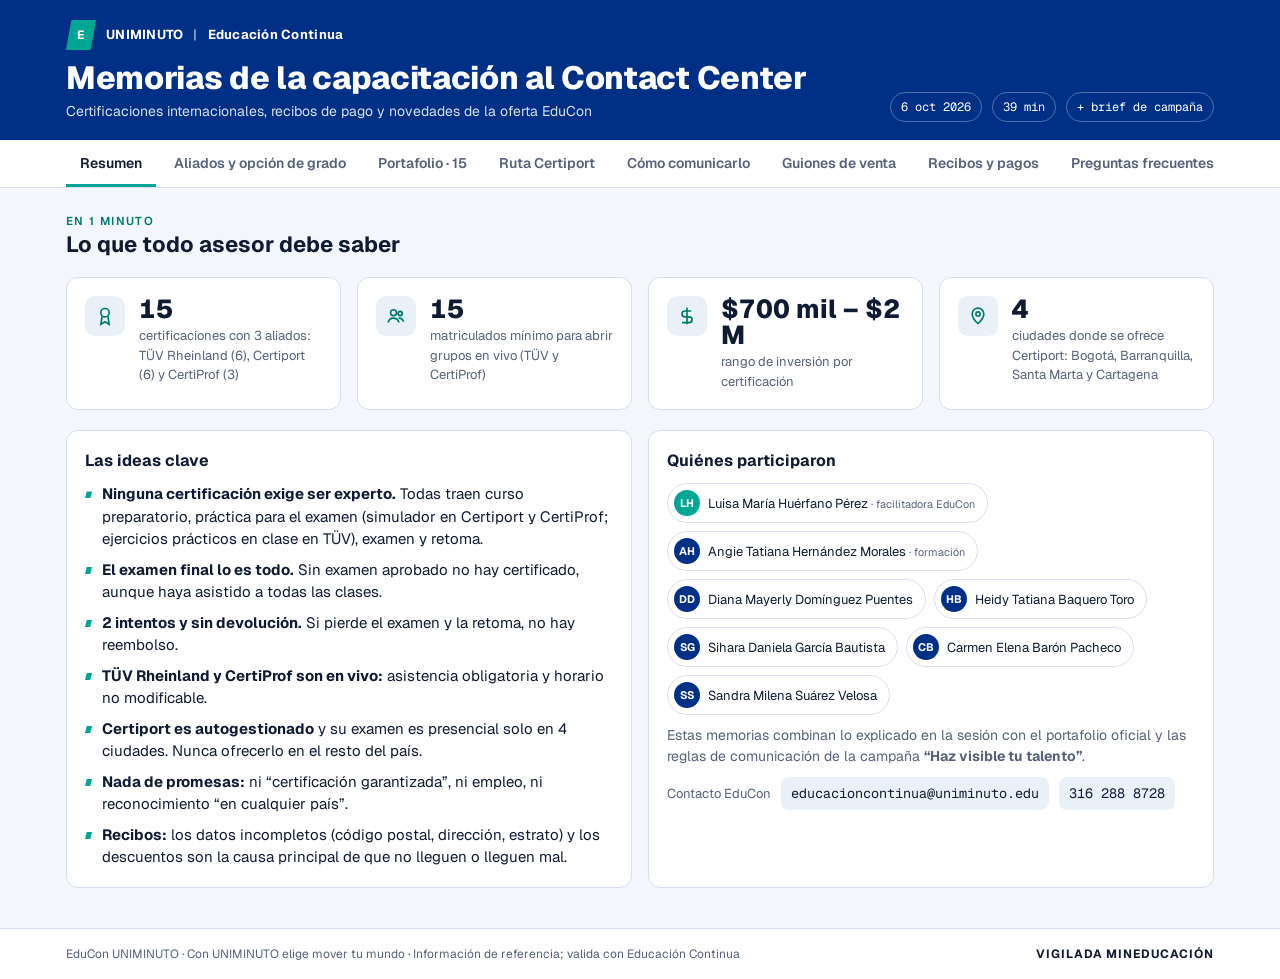
==== commit 479b62eb: "Corregir navegación por pestañas fuera de Claude Co-Authored-By: Claude Opus 5.5 <noreply@anthropic." ====
--- a/index.html
+++ b/index.html
@@ -28,6 +28,9 @@
   --teal-ink:#3fd2bf; --warn:#f5b454; --warn-bg:#2e2410; --bad:#ff8a80; --bad-bg:#341617; --ok:#5fd6a8; --ok-bg:#0f2c24;
   --head-bg:#0b2257; --head-fg:#ffffff; --tuv:#6f9bff; --cport:#3fd2bf; --cprof:#b48cff; color-scheme:dark}
 *{box-sizing:border-box}
+[hidden]{display:none!important}
+html,body{margin:0}
+
 body{background:var(--bg);color:var(--fg);font-family:var(--sans);font-size:15px;line-height:1.5}
 .wrap{max-width:1180px;margin:0 auto;padding-left:max(16px,env(safe-area-inset-left,0px));padding-right:max(16px,env(safe-area-inset-right,0px))}
 header.top{background:var(--head-bg);color:var(--head-fg)}
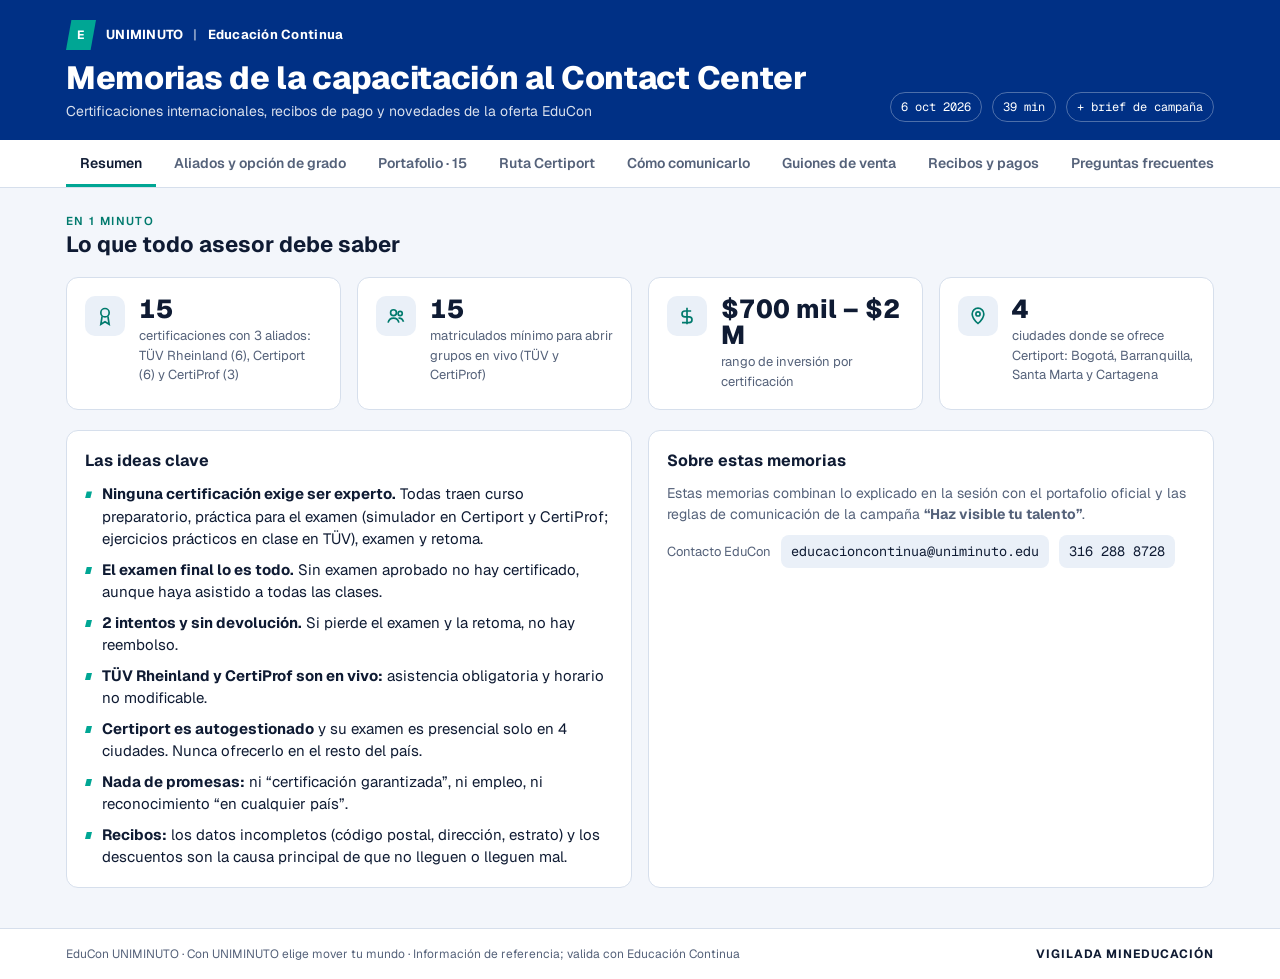
==== commit 58b52b41: "Quitar lista de asistentes del resumen Co-Authored-By: Claude Opus 5.5 <noreply@anthropic.com> Claud" ====
--- a/index.html
+++ b/index.html
@@ -251,16 +251,7 @@
       </ul>
     </div>
     <div class="box">
-      <h3>Quiénes participaron</h3>
-      <div class="people">
-        <div class="person"><span class="avatar" style="background:var(--teal)">LH</span><span>Luisa María Huérfano Pérez <small>· facilitadora EduCon</small></span></div>
-        <div class="person"><span class="avatar">AH</span><span>Angie Tatiana Hernández Morales <small>· formación</small></span></div>
-        <div class="person"><span class="avatar">DD</span><span>Diana Mayerly Domínguez Puentes</span></div>
-        <div class="person"><span class="avatar">HB</span><span>Heidy Tatiana Baquero Toro</span></div>
-        <div class="person"><span class="avatar">SG</span><span>Sihara Daniela García Bautista</span></div>
-        <div class="person"><span class="avatar">CB</span><span>Carmen Elena Barón Pacheco</span></div>
-        <div class="person"><span class="avatar">SS</span><span>Sandra Milena Suárez Velosa</span></div>
-      </div>
+      <h3>Sobre estas memorias</h3>
       <p class="lead" style="font-size:14px">Estas memorias combinan lo explicado en la sesión con el portafolio oficial y las reglas de comunicación de la campaña <b>“Haz visible tu talento”</b>.</p>
       <div class="contact"><span style="font-size:13px;color:var(--muted)">Contacto EduCon</span><code>educacioncontinua@uniminuto.edu</code><code>316 288 8728</code></div>
     </div>
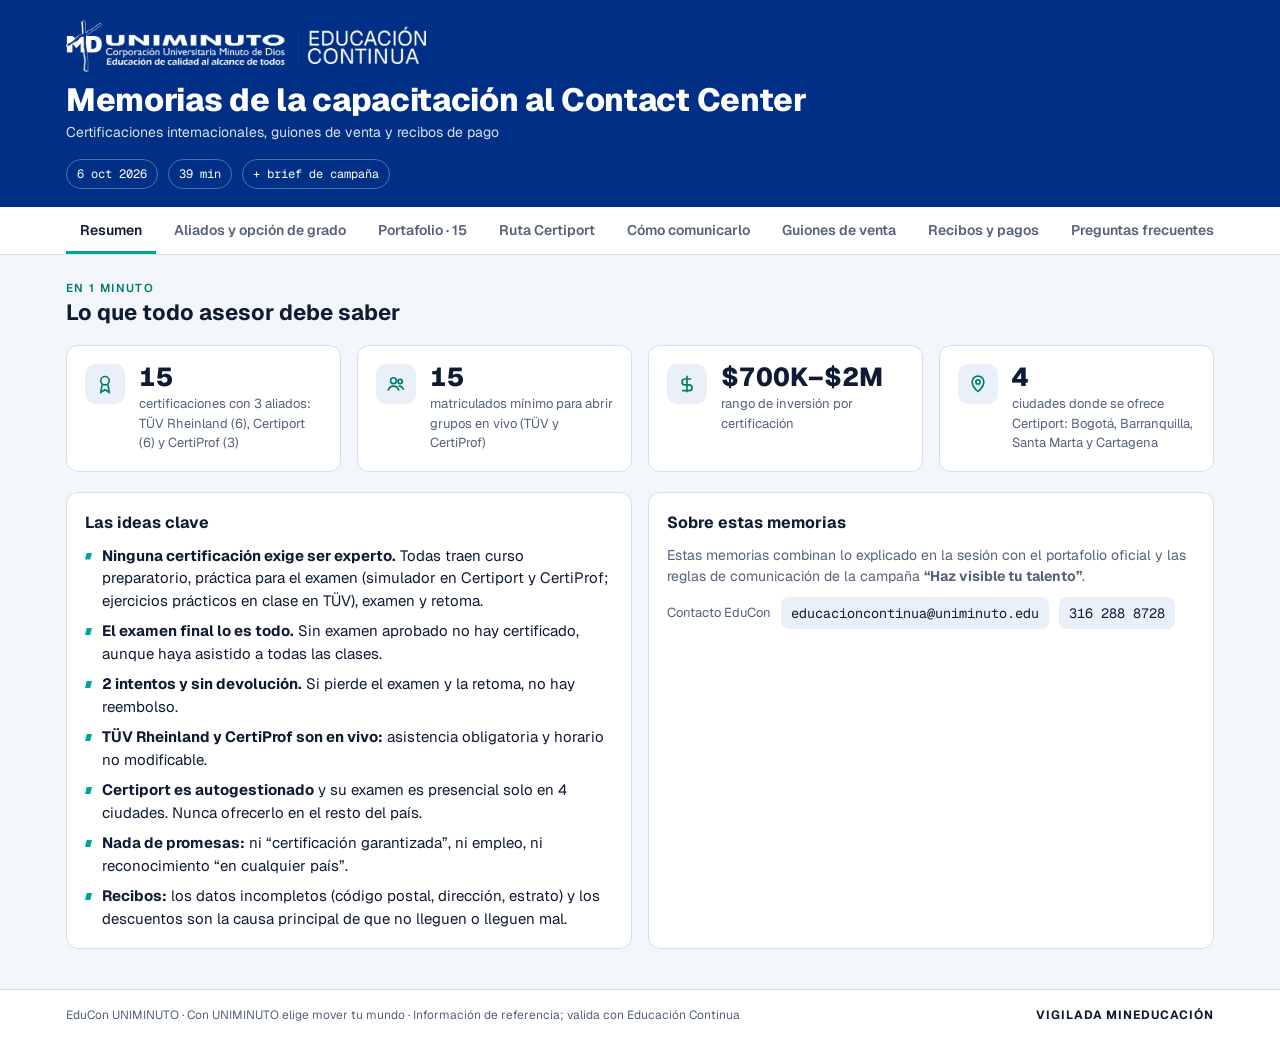
==== commit 1664f0b3: "Usar logo oficial UNIMINUTO Educación Continua en el encabezado Co-Authored-By: Claude Opus 5.5 <nor" ====
--- a/index.html
+++ b/index.html
@@ -38,6 +38,7 @@
 .logo{display:flex;align-items:center;gap:10px;font-weight:700;letter-spacing:.02em;font-size:13px}
 .logo .mk{display:inline-grid;place-items:center;width:30px;height:30px;background:var(--teal);clip-path:polygon(18% 0,100% 0,82% 100%,0 100%);font-size:12px;color:#fff}
 .logo .sep{opacity:.5}
+header.top .brand{display:block;height:auto;width:min(360px,100%);margin-bottom:6px}
 h1{margin:10px 0 4px;font-size:clamp(22px,3.2vw,32px);line-height:1.15;font-weight:800;text-wrap:balance;letter-spacing:-.01em}
 .sub{opacity:.85;font-size:14px}
 .meta{display:flex;gap:10px;flex-wrap:wrap}
@@ -195,9 +196,9 @@
 <header class="top">
   <div class="wrap">
     <div>
-      <div class="logo"><span class="mk">E</span>UNIMINUTO <span class="sep">|</span> Educación Continua</div>
+      <img class="brand" src="[data-uri]" alt="UNIMINUTO Corporación Universitaria Minuto de Dios · Educación Continua" width="900" height="129">
       <h1>Memorias de la capacitación al Contact Center</h1>
-      <p class="sub">Certificaciones internacionales, recibos de pago y novedades de la oferta EduCon</p>
+      <p class="sub">Certificaciones internacionales, guiones de venta y recibos de pago</p>
     </div>
     <div class="meta">
       <span class="chip">6 oct 2026</span>
@@ -233,7 +234,7 @@
   <div class="grid g4">
     <div class="box kpi"><div class="ic"><svg width="20" height="20" viewBox="0 0 24 24" fill="none" stroke="currentColor" stroke-width="2"><circle cx="12" cy="8" r="5"/><path d="M8.5 12.5 7 22l5-3 5 3-1.5-9.5"/></svg></div><div><div class="n">15</div><div class="l">certificaciones con 3 aliados: TÜV Rheinland (6), Certiport (6) y CertiProf (3)</div></div></div>
     <div class="box kpi"><div class="ic"><svg width="20" height="20" viewBox="0 0 24 24" fill="none" stroke="currentColor" stroke-width="2"><circle cx="9" cy="8" r="3.5"/><circle cx="17" cy="9" r="2.5"/><path d="M2.5 20c.8-3.5 3.4-5.5 6.5-5.5s5.7 2 6.5 5.5M15 14.6c2.6-.3 5 1.2 6 4.4"/></svg></div><div><div class="n">15</div><div class="l">matriculados mínimo para abrir grupos en vivo (TÜV y CertiProf)</div></div></div>
-    <div class="box kpi"><div class="ic"><svg width="20" height="20" viewBox="0 0 24 24" fill="none" stroke="currentColor" stroke-width="2"><path d="M12 2v20M17 6H9.5a3.5 3.5 0 0 0 0 7h5a3.5 3.5 0 0 1 0 7H6"/></svg></div><div><div class="n">$700 mil – $2 M</div><div class="l">rango de inversión por certificación</div></div></div>
+    <div class="box kpi"><div class="ic"><svg width="20" height="20" viewBox="0 0 24 24" fill="none" stroke="currentColor" stroke-width="2"><path d="M12 2v20M17 6H9.5a3.5 3.5 0 0 0 0 7h5a3.5 3.5 0 0 1 0 7H6"/></svg></div><div><div class="n">$700K–$2M</div><div class="l">rango de inversión por certificación</div></div></div>
     <div class="box kpi"><div class="ic"><svg width="20" height="20" viewBox="0 0 24 24" fill="none" stroke="currentColor" stroke-width="2"><path d="M12 21s-7-6.2-7-11.5a7 7 0 0 1 14 0C19 14.8 12 21 12 21z"/><circle cx="12" cy="9.5" r="2.5"/></svg></div><div><div class="n">4</div><div class="l">ciudades donde se ofrece Certiport: Bogotá, Barranquilla, Santa Marta y Cartagena</div></div></div>
   </div>
 
@@ -410,7 +411,7 @@
       <h3>Siempre menciona</h3>
       <ul class="dd yes">
         <li><span class="mk">✓</span><span>Para Certiport: examen presencial únicamente en Bogotá, Barranquilla, Santa Marta y Cartagena.</span></li>
-        <li><span class="mk">✓</span><span>Cada grupo abre con mínimo 15 personas matriculadas.</span></li>
+        <li><span class="mk">✓</span><span>Para TÜV Rheinland y CertiProf: cada grupo abre con mínimo 15 personas matriculadas. Certiport no requiere mínimo.</span></li>
         <li><span class="mk">✓</span><span>Horarios, inversión y condiciones pueden cambiar según el ente certificador.</span></li>
         <li><span class="mk">✓</span><span>Incluye curso preparatorio, práctica (simulador en Certiport y CertiProf; ejercicios prácticos en clase en TÜV), examen y retoma sujeta a condiciones del aliado.</span></li>
       </ul>
@@ -486,7 +487,7 @@
     <div class="gcard" data-g="objeciones"><div class="who">Manejo de objeciones</div><h3>“Déjame pensarlo”</h3><q id="g18">¡Claro! Para que lo pienses con toda la información, te envío ahora mismo por WhatsApp la ficha con horario, contenido e inversión. ¿Te parece si te llamo el [día] para resolver cualquier duda que te quede?</q><button class="copy" data-copy="g18">Copiar guion</button></div>
     <div class="gcard" data-g="objeciones"><div class="who">Manejo de objeciones</div><h3>“No sé si tengo el nivel”</h3><q id="g19">No necesitas ser experto. Cada certificación incluye un curso preparatorio que te lleva paso a paso hasta el examen. Si ya trabajas en [área], vas a tener una gran ventaja.</q><button class="copy" data-copy="g19">Copiar guion</button></div>
     <div class="gcard" data-g="cierre"><div class="who">Cierre</div><h3>Cierre directo</h3><q id="g20">Entonces, [nombre], por lo que me cuentas, [certificación] es la que mejor se ajusta a lo que buscas. ¿Te parece si hacemos de una vez la inscripción? Solo necesito confirmar unos datos para que te llegue tu recibo de pago.</q><button class="copy" data-copy="g20">Copiar guion</button></div>
-    <div class="gcard" data-g="cierre"><div class="who">Cierre</div><h3>Urgencia real (en vivo)</h3><q id="g21">Te cuento algo importante: el grupo abre cuando completamos 15 personas matriculadas, y el horario ya está definido. Si te inscribes ahora aseguras tu lugar y te avisamos apenas se confirme el inicio.</q><button class="copy" data-copy="g21">Copiar guion</button></div>
+    <div class="gcard" data-g="cierre"><div class="who">Cierre</div><h3>Urgencia real (TÜV Rheinland y CertiProf)</h3><q id="g21">Te cuento algo importante: el grupo abre cuando completamos 15 personas matriculadas, y el horario ya está definido. Si te inscribes ahora aseguras tu lugar y te avisamos apenas se confirme el inicio.</q><button class="copy" data-copy="g21">Copiar guion</button></div>
     <div class="gcard" data-g="cierre"><div class="who">Cierre</div><h3>Cierre Certiport</h3><q id="g22">Lo bueno de Certiport es que no tienes que esperar un grupo: apenas pagues, en unos 10 días hábiles te llegan tus accesos y empiezas. ¿Lo dejamos listo hoy?</q><button class="copy" data-copy="g22">Copiar guion</button></div>
     <div class="gcard" data-g="cierre"><div class="who">Cierre</div><h3>Opción de grado</h3><q id="g23">Como eres estudiante de la rectoría [rectoría], esta certificación te sirve como opción de grado. Hacemos la inscripción normal y tú solo debes solicitar la modalidad en Génesis. ¿Avanzamos?</q><button class="copy" data-copy="g23">Copiar guion</button></div>
     <div class="gcard" data-g="seguimiento"><div class="who">Seguimiento y pago</div><h3>WhatsApp después de la llamada</h3><q id="g24">¡Hola, [nombre]! Gracias por tu tiempo hoy 🙌 Te comparto la información de [certificación]: [horario / modalidad], inversión [valor]. Recuerda que el examen final es lo que define tu certificación, así que te acompañamos para que llegues bien preparado. ¿Te ayudo con la inscripción?</q><button class="copy" data-copy="g24">Copiar guion</button></div>
